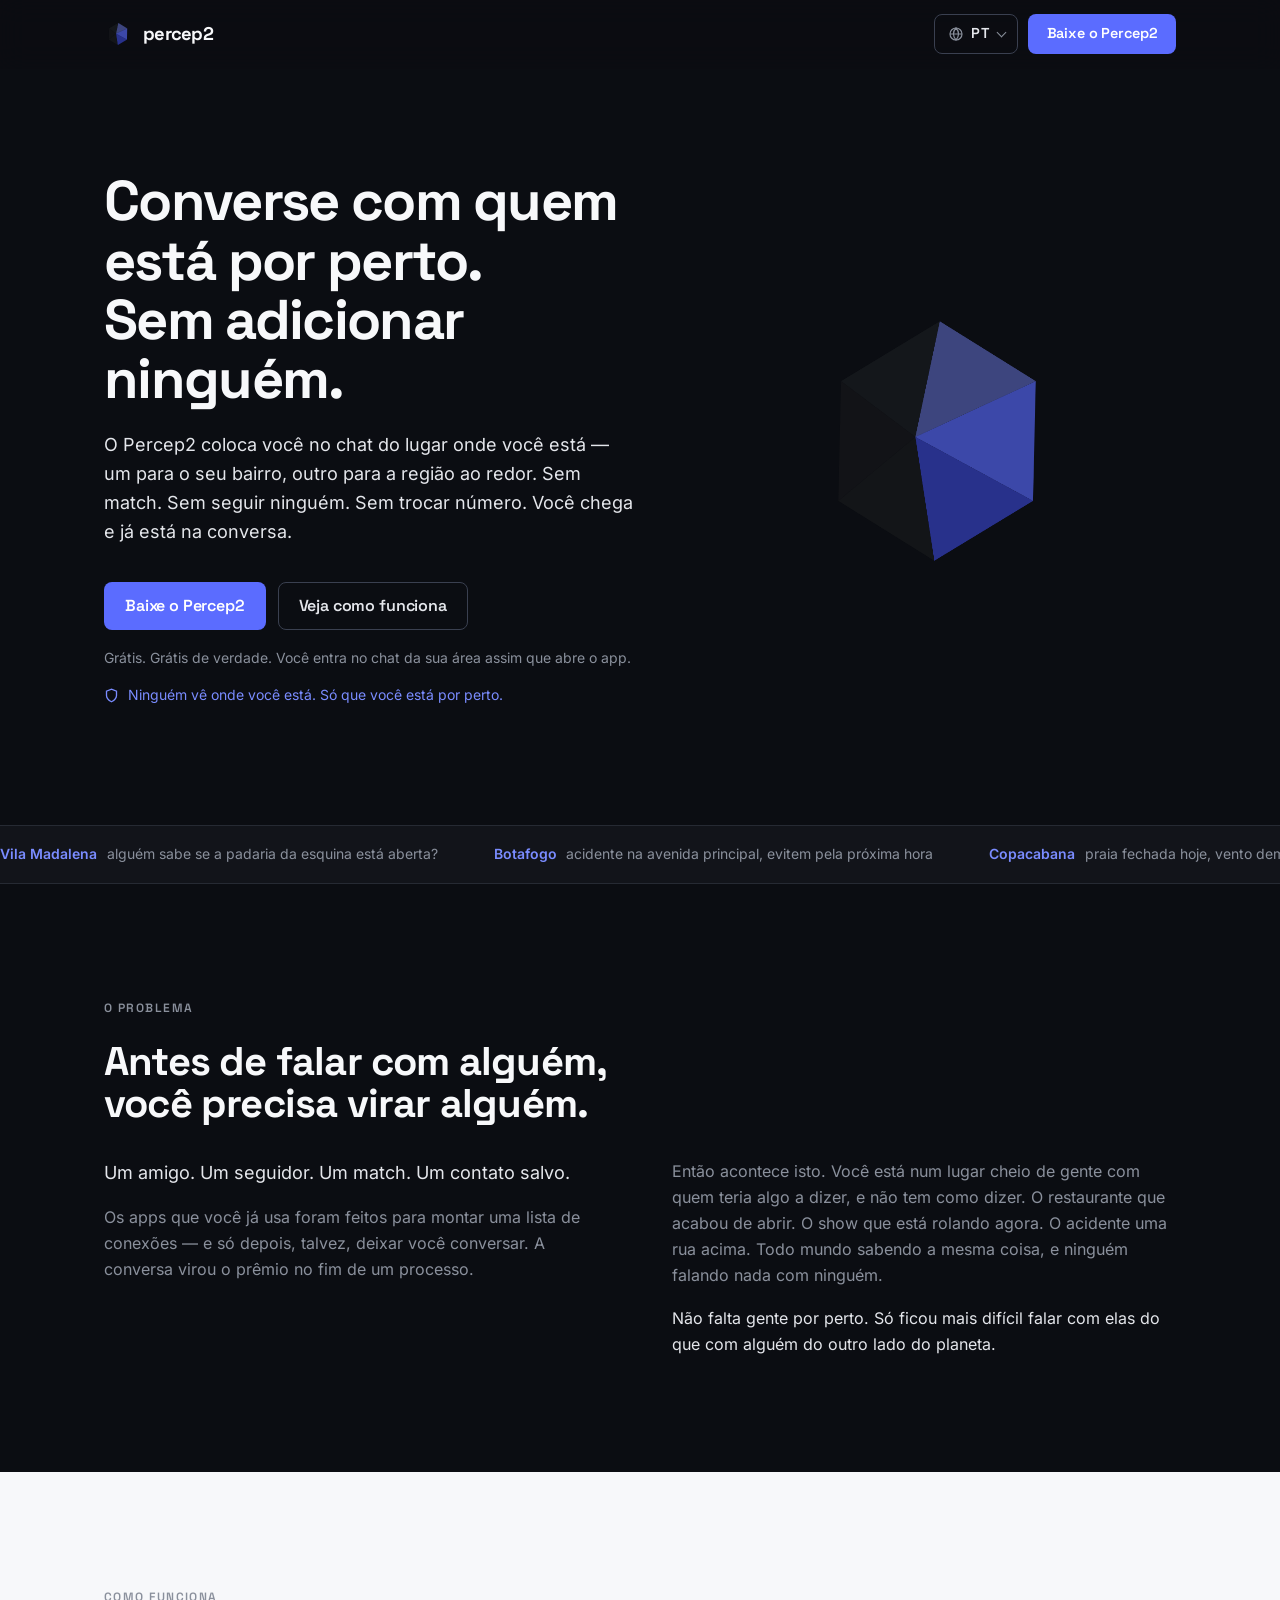
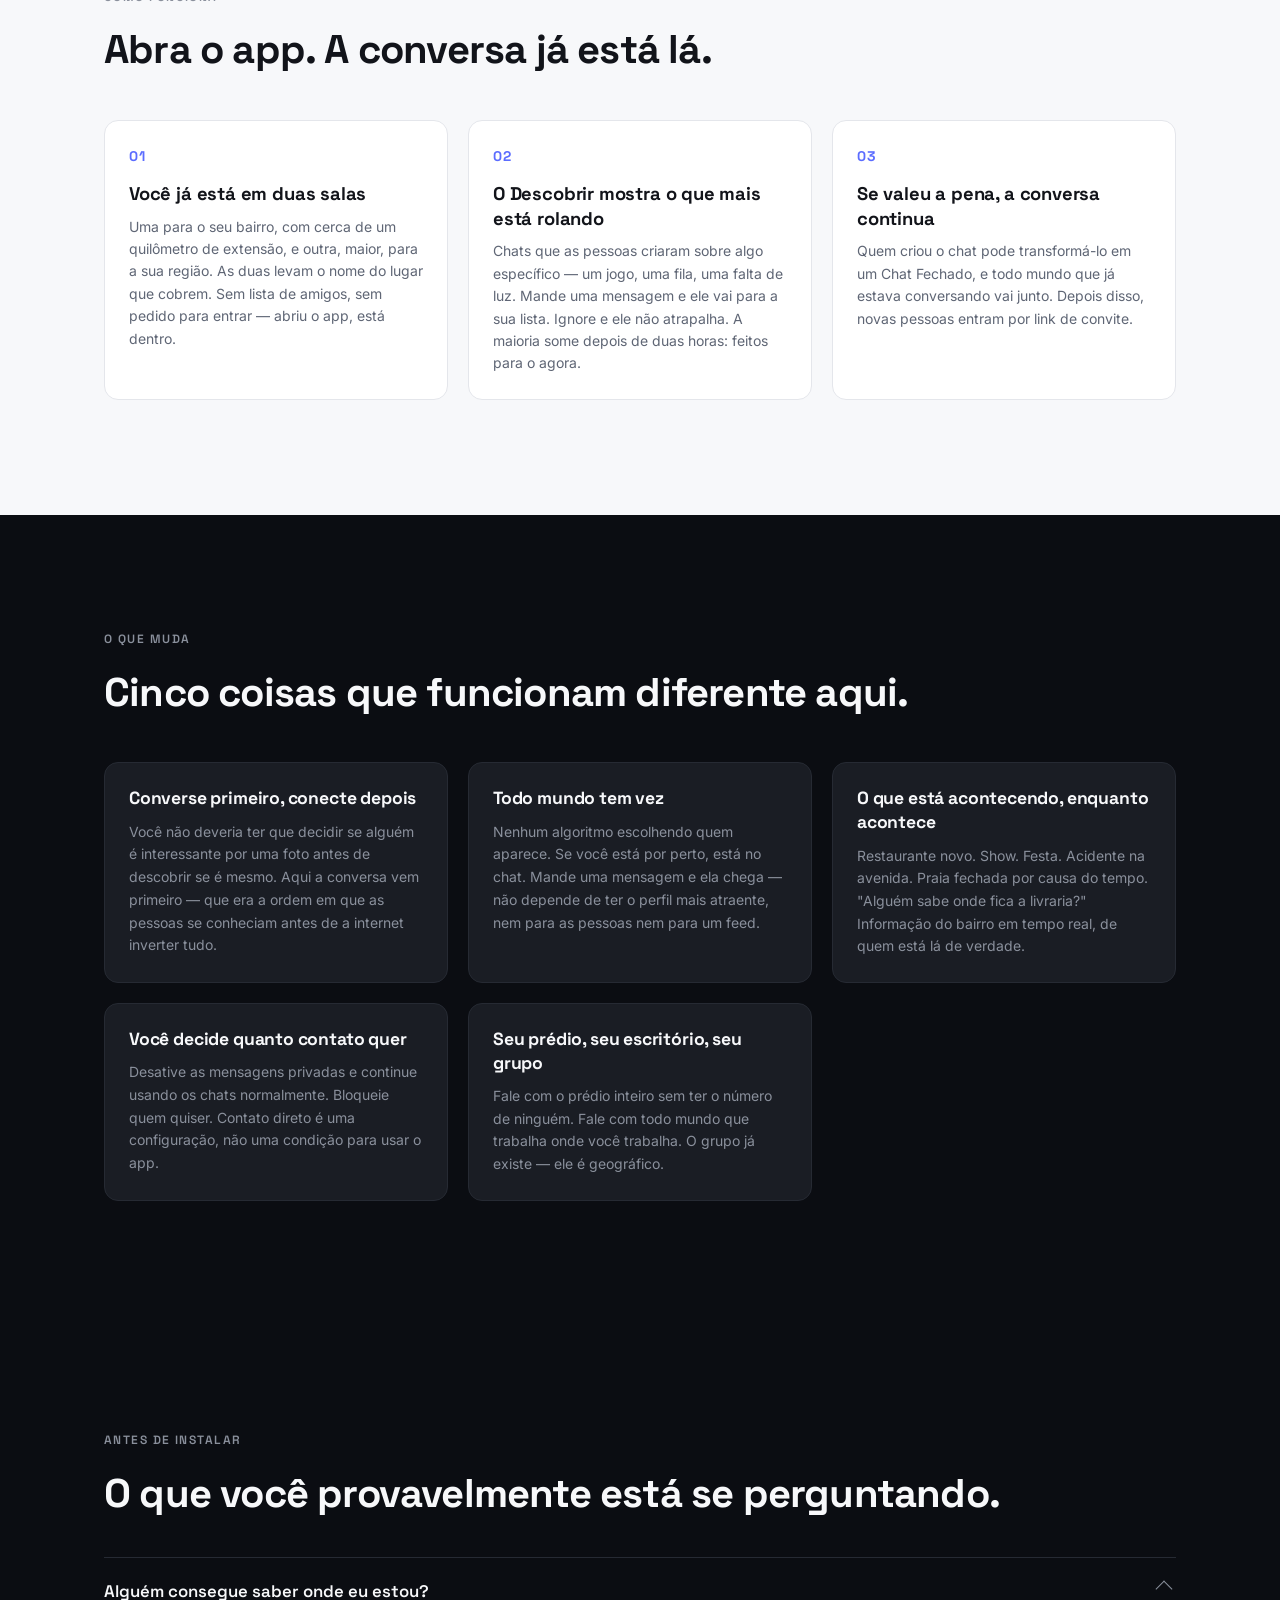
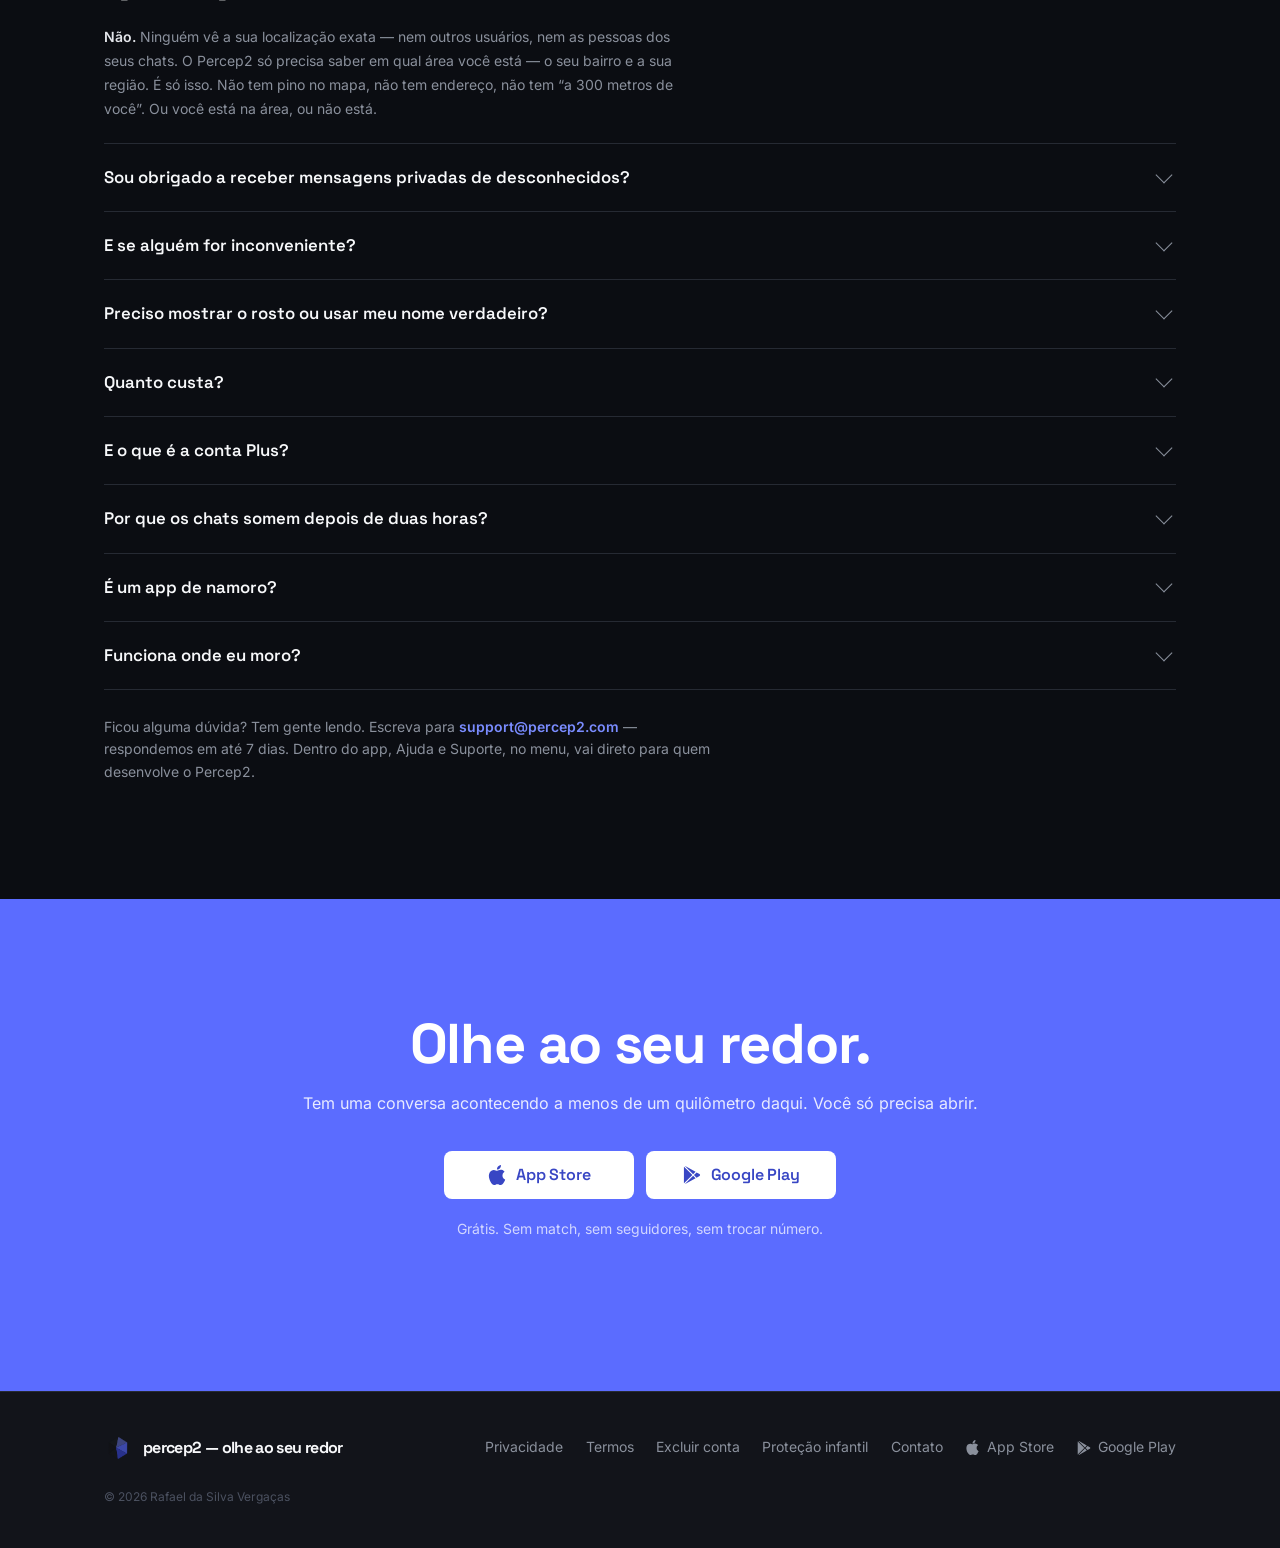
==== pt-br/index.html @ 66560acb "PT translation." ====
<!doctype html>
<html lang="pt-BR">
<head>
<meta charset="utf-8">
<meta name="viewport" content="width=device-width,initial-scale=1">
<title>Percep2 — Converse com quem está por perto. Sem adicionar ninguém.</title>
<meta name="description" content="O Percep2 coloca você no chat do lugar onde você está — o do seu bairro e o da sua região. Sem match, sem seguir ninguém, sem trocar número.">
<link rel="preload" href="../fonts/space-grotesk-latin.woff2" as="font" type="font/woff2" crossorigin>
<link rel="preload" href="../fonts/inter-latin.woff2" as="font" type="font/woff2" crossorigin>
<link rel="canonical" href="https://percep2.com/pt-br/">
<link rel="alternate" hreflang="en" href="https://percep2.com/">
<link rel="alternate" hreflang="pt-BR" href="https://percep2.com/pt-br/">
<link rel="alternate" hreflang="x-default" href="https://percep2.com/">
<link rel="stylesheet" href="../assets/site.css">
<style>
h1{font-size:var(--fs-display);letter-spacing:-.03em}
h2{font-size:var(--fs-h1);letter-spacing:-.02em;margin-bottom:1rem}

/* ---- hero ---- */
.hero{padding-block:clamp(3.5rem,8vw,6.5rem) var(--sec);position:relative}
.hero-grid{display:grid;grid-template-columns:1.05fr .95fr;gap:clamp(2rem,5vw,4.5rem);
  align-items:center}
.hero h1{margin-bottom:1.4rem}
.hero .sub{font-size:var(--fs-lg);line-height:1.6;color:var(--mist);opacity:.86;margin-bottom:2.2rem}
.cta-row{display:flex;flex-wrap:wrap;gap:.75rem;align-items:center}
.micro{font-size:var(--fs-s);color:var(--slate);margin-top:1.1rem}
.trust{display:inline-flex;align-items:center;gap:.55rem;margin-top:.9rem;
  font-size:var(--fs-s);color:var(--blue-l)}
.trust svg{flex:none}

/* mark stage */
.stage{position:relative;display:grid;place-items:center;
  min-height:clamp(320px,42vw,460px)}
.stage canvas.mark{width:min(300px,60vw);height:min(300px,60vw);display:block;
  position:relative;z-index:2}
.rings{position:absolute;inset:0;display:grid;place-items:center;z-index:1}
.rings i{position:absolute;border:1px solid var(--blue);border-radius:50%;
  width:90px;height:90px;opacity:0;
  animation:ping 6s cubic-bezier(.22,.61,.36,1) infinite}
.rings i:nth-child(2){animation-delay:2s}
.rings i:nth-child(3){animation-delay:4s}
@keyframes ping{0%{width:90px;height:90px;opacity:0}
  10%{opacity:.42}100%{width:min(520px,92vw);height:min(520px,92vw);opacity:0}}

/* ---- proof ticker ---- */
.proof{border-block:1px solid var(--line);background:var(--ink);
  padding-block:1.05rem;overflow:hidden}
.track{display:flex;gap:3.5rem;width:max-content;
  animation:slide 46s linear infinite}
.proof:hover .track{animation-play-state:paused}
@keyframes slide{to{transform:translateX(-50%)}}
.msg{font-size:var(--fs-s);color:var(--slate);white-space:nowrap;
  display:flex;align-items:center;gap:.6rem}
.msg b{color:var(--blue-l);font-weight:600}
.proof-note{font-size:var(--fs-xs);color:#4B5160;text-align:center;
  margin-top:.7rem;letter-spacing:.04em}

/* ---- sections ---- */
section{padding-block:var(--sec)}
.lede{font-size:var(--fs-lg);color:var(--mist);opacity:.9}
.two{display:grid;grid-template-columns:1fr 1fr;gap:clamp(2rem,5vw,4rem)}
.steps{display:grid;grid-template-columns:repeat(3,1fr);gap:1.25rem;margin-top:3rem}
.step{background:var(--surface);border:1px solid var(--line);border-radius:14px;
  padding:24px;transition:border-color .16s var(--ease)}
.step:hover{border-color:#2F3543}
.step .n{font-family:var(--disp);font-size:var(--fs-s);font-weight:700;
  color:var(--blue);letter-spacing:.1em;display:block;margin-bottom:.9rem}
.step h3{font-size:1.15rem;margin-bottom:.55rem}
.step p{font-size:var(--fs-s);color:var(--slate);line-height:1.6}

.bens{display:grid;grid-template-columns:repeat(3,1fr);gap:1.25rem;margin-top:3rem}
.ben{background:var(--surface);border:1px solid var(--line);border-radius:14px;
  padding:24px}
.ben h3{font-size:1.1rem;margin-bottom:.6rem}
.ben p{font-size:var(--fs-s);color:var(--slate);line-height:1.62}
.ben:nth-child(4),.ben:nth-child(5){grid-column:span 1}

/* light break */
.break{background:var(--paper);color:var(--ink)}
.break h2,.break h3{color:var(--ink)}
.break p{color:#454B58}
.break .eyebrow{color:#8A909C}
.break .step,.break .ben{background:#fff;border-color:#E4E6EB}
.break .step p,.break .ben p{color:#5F6675}

/* ---- faq ---- */
.faq{margin-top:2.6rem;border-top:1px solid var(--line)}
.faq details{border-bottom:1px solid var(--line)}
.faq summary{cursor:pointer;list-style:none;padding:1.25rem 2.5rem 1.25rem 0;
  font-family:var(--disp);font-weight:600;font-size:1.05rem;color:var(--paper);
  position:relative;transition:color .14s var(--ease)}
.faq summary::-webkit-details-marker{display:none}
.faq summary:hover{color:var(--blue-l)}
.faq summary:focus-visible{outline:2px solid var(--blue-l);outline-offset:4px}
.faq summary::after{content:"";position:absolute;right:.35rem;top:1.55rem;
  width:11px;height:11px;border-right:1.5px solid var(--slate);
  border-bottom:1.5px solid var(--slate);transform:rotate(45deg);
  transition:transform .2s var(--ease)}
.faq details[open] summary::after{transform:rotate(-135deg)}
.faq details .a{padding:0 0 1.4rem;font-size:var(--fs-s);color:var(--slate);
  line-height:1.7;max-width:66ch}
.faq details .a strong{color:var(--mist);font-weight:600}
.faq-note{font-size:var(--fs-s);color:var(--slate);margin-top:1.6rem}

/* ---- final ---- */
.final{background:var(--blue);color:#fff;text-align:center}
.final h2{color:#fff;font-size:var(--fs-display)}
.final p{color:rgba(255,255,255,.86);margin:1rem auto 2.2rem}
.final .btn{background:#fff;color:var(--blue-d)}
.final .btn:hover{background:var(--paper)}
.final .micro{color:rgba(255,255,255,.72)}
.stores{display:flex;flex-wrap:wrap;gap:.8rem;justify-content:center}
.final .stores .btn{min-width:190px;gap:.6rem}
@media(max-width:640px){.final .stores .btn{width:100%;max-width:320px}}

/* ---- scroll reveal ---- */
.rv{opacity:0;transform:translateY(12px);
  transition:opacity .24s ease-out,transform .24s ease-out}
.rv.in{opacity:1;transform:none}
@media (prefers-reduced-motion:reduce){
  .rv{opacity:1;transform:none;transition:none}
  .rings i,.track{animation:none}
  html{scroll-behavior:auto}
}

@media(max-width:900px){
  .hero-grid,.two{grid-template-columns:1fr}
  .steps,.bens{grid-template-columns:1fr}
  .stage{order:-1;min-height:300px}
}
</style>
</head>
<body>

<nav id="nav">
  <div class="wrap">
    <div class="lock"><canvas id="navmark" width="56" height="56"></canvas><span>percep2</span></div>
    <div class="nav-end">
      <details class="lang">
        <summary aria-label="Idioma: português"><svg width="16" height="16" viewBox="0 0 24 24" fill="none" stroke="currentColor" stroke-width="1.8" aria-hidden="true"><circle cx="12" cy="12" r="9"/><path d="M3 12h18M12 3c2.5 2.7 3.8 5.7 3.8 9s-1.3 6.3-3.8 9c-2.5-2.7-3.8-5.7-3.8-9S9.5 5.7 12 3z"/></svg>PT</summary>
        <ul>
          <li><a href="../index.html" hreflang="en" lang="en" data-lang="en">English</a></li>
          <li><a href="index.html" hreflang="pt-BR" lang="pt-BR" data-lang="pt-br" aria-current="true">Português (Brasil)</a></li>
        </ul>
      </details>
      <a class="btn btn-p" href="#get">Baixe o Percep2</a>
    </div>
  </div>
</nav>

<!-- 1 · HERO -->
<header class="hero">
  <div class="wrap hero-grid">
    <div>
      <h1 class="rv">Converse com quem está por perto.<br>Sem adicionar ninguém.</h1>
      <p class="sub rv">O Percep2 coloca você no chat do lugar onde você está — um para o seu
        bairro, outro para a região ao redor. Sem match. Sem seguir ninguém. Sem trocar número.
        Você chega e já está na conversa.</p>
      <div class="cta-row rv">
        <a class="btn btn-p" href="#get">Baixe o Percep2</a>
        <a class="btn btn-s" href="#how">Veja como funciona</a>
      </div>
      <p class="micro rv">Grátis. Grátis de verdade. Você entra no chat da sua área assim que abre o app.</p>
      <p class="trust rv">
        <svg width="15" height="15" viewBox="0 0 24 24" fill="none" stroke="currentColor" stroke-width="2.1">
          <path d="M12 22s8-4 8-10V5l-8-3-8 3v7c0 6 8 10 8 10z"/></svg>
        Ninguém vê onde você está. Só que você está por perto.
      </p>
    </div>
    <div class="stage rv">
      <div class="rings"><i></i><i></i><i></i></div>
      <canvas class="mark" id="heromark" width="640" height="640"></canvas>
    </div>
  </div>
</header>

<!-- 2 · PROOF -->
<div class="proof">
  <div class="track" id="track"></div>
</div>

<!-- 3 · CONFLICT -->
<section>
  <div class="wrap">
    <span class="eyebrow rv">O problema</span>
    <h2 class="rv">Antes de falar com alguém,<br>você precisa virar alguém.</h2>
    <div class="two" style="margin-top:2rem">
      <div>
        <p class="lede rv">Um amigo. Um seguidor. Um match. Um contato salvo.</p>
        <p class="rv dim" style="margin-top:1.1rem">Os apps que você já usa foram feitos para
          montar uma lista de conexões — e só depois, talvez, deixar você conversar. A conversa
          virou o prêmio no fim de um processo.</p>
      </div>
      <div>
        <p class="rv dim">Então acontece isto. Você está num lugar cheio de gente com quem teria
          algo a dizer, e não tem como dizer. O restaurante que acabou de abrir. O show que está
          rolando agora. O acidente uma rua acima. Todo mundo sabendo a mesma coisa, e ninguém
          falando nada com ninguém.</p>
        <p class="rv" style="margin-top:1.1rem;color:var(--mist)">Não falta gente por perto.
          Só ficou mais difícil falar com elas do que com alguém do outro lado do planeta.</p>
      </div>
    </div>
  </div>
</section>

<!-- 4 · HOW IT WORKS (light break) -->
<section class="break" id="how">
  <div class="wrap">
    <span class="eyebrow rv">Como funciona</span>
    <h2 class="rv">Abra o app. A conversa já está lá.</h2>
    <div class="steps">
      <div class="step rv"><span class="n">01</span>
        <h3>Você já está em duas salas</h3>
        <p>Uma para o seu bairro, com cerca de um quilômetro de extensão, e outra, maior,
          para a sua região. As duas levam o nome do lugar que cobrem. Sem lista de amigos, sem pedido
          para entrar — abriu o app, está dentro.</p></div>
      <div class="step rv"><span class="n">02</span>
        <h3>O Descobrir mostra o que mais está rolando</h3>
        <p>Chats que as pessoas criaram sobre algo específico — um jogo, uma fila, uma falta de
          luz. Mande uma mensagem e ele vai para a sua lista. Ignore e ele não atrapalha.
          A maioria some depois de duas horas: feitos para o agora.</p></div>
      <div class="step rv"><span class="n">03</span>
        <h3>Se valeu a pena, a conversa continua</h3>
        <p>Quem criou o chat pode transformá-lo em um Chat Fechado, e todo mundo que já estava
          conversando vai junto. Depois disso, novas pessoas entram por link de convite.</p></div>
    </div>
  </div>
</section>

<!-- 5 · BENEFITS -->
<section>
  <div class="wrap">
    <span class="eyebrow rv">O que muda</span>
    <h2 class="rv">Cinco coisas que funcionam diferente aqui.</h2>
    <div class="bens">
      <div class="ben rv"><h3>Converse primeiro, conecte depois</h3>
        <p>Você não deveria ter que decidir se alguém é interessante por uma foto antes de
          descobrir se é mesmo. Aqui a conversa vem primeiro — que era a ordem em que as pessoas
          se conheciam antes de a internet inverter tudo.</p></div>
      <div class="ben rv"><h3>Todo mundo tem vez</h3>
        <p>Nenhum algoritmo escolhendo quem aparece. Se você está por perto, está no chat. Mande
          uma mensagem e ela chega — não depende de ter o perfil mais atraente, nem para as
          pessoas nem para um feed.</p></div>
      <div class="ben rv"><h3>O que está acontecendo, enquanto acontece</h3>
        <p>Restaurante novo. Show. Festa. Acidente na avenida. Praia fechada por causa do tempo.
          "Alguém sabe onde fica a livraria?" Informação do bairro em tempo real, de quem está
          lá de verdade.</p></div>
      <div class="ben rv"><h3>Você decide quanto contato quer</h3>
        <p>Desative as mensagens privadas e continue usando os chats normalmente. Bloqueie
          quem quiser. Contato direto é uma configuração, não uma condição para usar o app.</p></div>
      <div class="ben rv"><h3>Seu prédio, seu escritório, seu grupo</h3>
        <p>Fale com o prédio inteiro sem ter o número de ninguém. Fale com todo mundo que
          trabalha onde você trabalha. O grupo já existe — ele é geográfico.</p></div>
    </div>
  </div>
</section>

<!-- 7 · OBJECTIONS -->
<section>
  <div class="wrap">
    <span class="eyebrow rv">Antes de instalar</span>
    <h2 class="rv">O que você provavelmente está se perguntando.</h2>
    <div class="faq">
      <details open class="rv"><summary>Alguém consegue saber onde eu estou?</summary>
        <div class="a"><strong>Não.</strong> Ninguém vê a sua localização exata — nem outros
          usuários, nem as pessoas dos seus chats. O Percep2 só precisa saber em qual área você
          está — o seu bairro e a sua região. É só isso. Não tem pino no mapa, não tem endereço,
          não tem &ldquo;a 300 metros de você&rdquo;. Ou você está na área, ou não está.</div></details>
      <details class="rv"><summary>Sou obrigado a receber mensagens privadas de desconhecidos?</summary>
        <div class="a">Não. Você pode desativar as mensagens privadas e continuar usando todos
          os chats normalmente. E pode bloquear qualquer pessoa.</div></details>
      <details class="rv"><summary>E se alguém for inconveniente?</summary>
        <div class="a">Você bloqueia na hora, pelo perfil da pessoa, em qualquer chat — não só
          nas mensagens privadas. O bloqueio esconde as mensagens dela para você em todo lugar e
          impede que ela mande mensagens para você. Você também pode <strong>denunciar</strong>
          qualquer mensagem ou perfil, informando o motivo, e as denúncias vão para uma pessoa
          que lê cada uma. Quando a denúncia procede, o conteúdo sai do ar ou a conta é
          removida. Se algo for retirado, quem publicou é informado do motivo. E nada fica para
          sempre: as mensagens se apagam sozinhas depois de 7 dias nos Chats Abertos e de 30 nos
          Fechados e nos privados.</div></details>
      <details class="rv"><summary>Preciso mostrar o rosto ou usar meu nome verdadeiro?</summary>
        <div class="a">Nenhum dos dois. Um <strong>nome de exibição é a única coisa
          obrigatória</strong>, e ele não precisa ser o seu nome real — escolha como quer ser
          chamado. Foto, bio e país são opcionais, editáveis depois, e você pode deixá-los em
          branco ou apagá-los a qualquer momento. Seu e-mail nunca é mostrado a ninguém.</div></details>
      <details class="rv"><summary>Quanto custa?</summary>
        <div class="a">Nada. O app é totalmente gratuito — inclusive a conta Plus, que também
          não custa nada por enquanto.</div></details>
      <details class="rv"><summary>E o que é a conta Plus?</summary>
        <div class="a">Um tipo de conta com quatro extras: seus Chats Abertos não expiram depois
          de duas horas, você pode transformá-los em Chats Fechados, pode abrir um chat que
          alcança além da sua área imediata e pode iniciar quantas conversas privadas novas
          quiser. Mudar é grátis, e dá para voltar atrás.</div></details>
      <details class="rv"><summary>Por que os chats somem depois de duas horas?</summary>
        <div class="a">Porque eles são para o que está acontecendo agora. Um chat sobre o show
          acaba quando o show acaba. O que valer a pena manter vira um Chat Fechado; o resto
          sai do caminho.</div></details>
      <details class="rv"><summary>É um app de namoro?</summary>
        <div class="a">Não só. Tem gente procurando um relacionamento, tem gente que quer fazer
          amizade ou achar companhia para alguma coisa, e tem gente que só quer saber o que está
          rolando por perto. Os três cabem no mesmo chat, e é justamente isso que faz funcionar.</div></details>
      <details class="rv"><summary>Funciona onde eu moro?</summary>
        <div class="a">Não existe lista de países nem lista de espera — abra o app em qualquer
          lugar e você entra nos chats da sua área na hora. É por isso que são <strong>dois</strong>:
          o seu bairro tem cerca de um quilômetro de extensão e, no começo, pode estar bem quieto.
          A sala da região, não. Então uma rua quieta nunca é um beco sem saída — ela está
          logo abaixo de uma sala com todo mundo dentro. Conforme mais gente perto de você entra,
          o bairro naturalmente vira a mais movimentada das duas.</div></details>
    </div>
    <p class="faq-note rv">Ficou alguma dúvida? Tem gente lendo. Escreva para
      <a class="link" href="mailto:support@percep2.com">support@percep2.com</a> — respondemos em
      até 7 dias. Dentro do app, Ajuda e Suporte, no menu, vai direto para quem desenvolve
      o Percep2.</p>
  </div>
</section>

<!-- 9 · FINAL CTA -->
<section class="final" id="get">
  <div class="wrap">
    <h2 class="rv">Olhe ao seu redor.</h2>
    <p class="rv">Tem uma conversa acontecendo a menos de um quilômetro daqui.
      Você só precisa abrir.</p>
    <div class="stores rv">
      <a class="btn" href="https://apps.apple.com/app/id6810863761"><svg width="20" height="20" viewBox="0 0 24 24" fill="currentColor" aria-hidden="true"><path d="M12.152 6.896c-.948 0-2.415-1.078-3.96-1.04-2.04.027-3.91 1.183-4.961 3.014-2.117 3.675-.546 9.103 1.519 12.09 1.013 1.454 2.208 3.09 3.792 3.039 1.52-.065 2.09-.987 3.935-.987 1.831 0 2.35.987 3.96.948 1.637-.026 2.676-1.48 3.676-2.948 1.156-1.688 1.636-3.325 1.662-3.415-.039-.013-3.182-1.221-3.22-4.857-.026-3.04 2.48-4.494 2.597-4.559-1.429-2.09-3.623-2.324-4.39-2.376-2-.156-3.675 1.09-4.61 1.09zM15.53 3.83c.843-1.012 1.4-2.427 1.245-3.83-1.207.052-2.662.805-3.532 1.818-.78.896-1.454 2.338-1.273 3.714 1.338.104 2.715-.688 3.559-1.701"/></svg>App Store</a>
      <a class="btn" href="https://play.google.com/store/apps/details?id=com.percep2.app"><svg width="18" height="18" viewBox="0 0 24 24" fill="currentColor" aria-hidden="true"><path d="M22.018 13.298l-3.919 2.218-3.515-3.493 3.543-3.521 3.891 2.202a1.49 1.49 0 0 1 0 2.594zM1.337.924a1.486 1.486 0 0 0-.112.568v21.017c0 .217.045.419.124.6l11.155-11.087L1.337.924zm12.207 10.065l3.258-3.238L3.45.195a1.466 1.466 0 0 0-.946-.179l11.04 10.973zm0 2.067l-11 10.933c.298.036.612-.016.906-.183l13.324-7.54-3.23-3.21z"/></svg>Google Play</a>
    </div>
    <p class="micro rv" style="margin-top:1.2rem">Grátis. Sem match, sem seguidores,
      sem trocar número.</p>
  </div>
</section>

<footer>
  <div class="wrap">
    <div class="lock"><canvas id="footmark" width="48" height="48"></canvas>
      <span style="font-size:1rem">percep2 — olhe ao seu redor</span></div>
    <div class="flinks">
      <a href="privacy.html">Privacidade</a><a href="terms.html">Termos</a>
      <a href="delete-account.html">Excluir conta</a>
      <a href="child-safety.html">Proteção infantil</a>
      <a href="mailto:support@percep2.com">Contato</a>
      <a class="store" href="https://apps.apple.com/app/id6810863761"><svg width="15" height="15" viewBox="0 0 24 24" fill="currentColor" aria-hidden="true"><path d="M12.152 6.896c-.948 0-2.415-1.078-3.96-1.04-2.04.027-3.91 1.183-4.961 3.014-2.117 3.675-.546 9.103 1.519 12.09 1.013 1.454 2.208 3.09 3.792 3.039 1.52-.065 2.09-.987 3.935-.987 1.831 0 2.35.987 3.96.948 1.637-.026 2.676-1.48 3.676-2.948 1.156-1.688 1.636-3.325 1.662-3.415-.039-.013-3.182-1.221-3.22-4.857-.026-3.04 2.48-4.494 2.597-4.559-1.429-2.09-3.623-2.324-4.39-2.376-2-.156-3.675 1.09-4.61 1.09zM15.53 3.83c.843-1.012 1.4-2.427 1.245-3.83-1.207.052-2.662.805-3.532 1.818-.78.896-1.454 2.338-1.273 3.714 1.338.104 2.715-.688 3.559-1.701"/></svg>App Store</a>
      <a class="store" href="https://play.google.com/store/apps/details?id=com.percep2.app"><svg width="14" height="14" viewBox="0 0 24 24" fill="currentColor" aria-hidden="true"><path d="M22.018 13.298l-3.919 2.218-3.515-3.493 3.543-3.521 3.891 2.202a1.49 1.49 0 0 1 0 2.594zM1.337.924a1.486 1.486 0 0 0-.112.568v21.017c0 .217.045.419.124.6l11.155-11.087L1.337.924zm12.207 10.065l3.258-3.238L3.45.195a1.466 1.466 0 0 0-.946-.179l11.04 10.973zm0 2.067l-11 10.933c.298.036.612-.016.906-.183l13.324-7.54-3.23-3.21z"/></svg>Google Play</a>
    </div>
  </div>
  <div class="wrap fcopy">&copy; 2026 Rafael da Silva Vergaças</div>
</footer>

<script>
/* ============================================================
   3 · Proof ticker — duplicado para loop contínuo
   ============================================================ */
(function(){
  const msgs=[
    ['Vila Madalena','alguém sabe se a padaria da esquina está aberta?'],
    ['Botafogo','acidente na avenida principal, evitem pela próxima hora'],
    ['Copacabana','praia fechada hoje, vento demais'],
    ['Liberdade','abriu um lugar de ramen novo, a fila está curta agora'],
    ['Escritório','de quem é o carro bloqueando a garagem?'],
    ['Pinheiros','procurando uma livraria aqui perto, alguma dica?'],
    ['Ibirapuera','quem mais está no show? que multidão']
  ];
  const t=document.getElementById('track');
  if(!t) return;
  const html=msgs.map(([p,m])=>`<span class="msg"><b>${p}</b> ${m}</span>`).join('');
  t.innerHTML=html+html;
})();
</script>
<script src="../assets/site.js"></script>
</body>
</html>
---- assets/site.css ----
@font-face{font-family:'Space Grotesk';font-style:normal;font-weight:300 700;font-display:swap;
  src:url(../fonts/space-grotesk-latin.woff2) format('woff2');
  unicode-range:U+0000-00FF,U+0131,U+0152-0153,U+02BB-02BC,U+02C6,U+02DA,U+02DC,U+0304,U+0308,U+0329,U+2000-206F,U+20AC,U+2122,U+2191,U+2193,U+2212,U+2215,U+FEFF,U+FFFD}
@font-face{font-family:'Space Grotesk';font-style:normal;font-weight:300 700;font-display:swap;
  src:url(../fonts/space-grotesk-latin-ext.woff2) format('woff2');
  unicode-range:U+0100-02BA,U+02BD-02C5,U+02C7-02CC,U+02CE-02D7,U+02DD-02FF,U+0304,U+0308,U+0329,U+1D00-1DBF,U+1E00-1E9F,U+1EF2-1EFF,U+2020,U+20A0-20AB,U+20AD-20C0,U+2113,U+2C60-2C7F,U+A720-A7FF}
@font-face{font-family:'Inter';font-style:normal;font-weight:100 900;font-display:swap;
  src:url(../fonts/inter-latin.woff2) format('woff2');
  unicode-range:U+0000-00FF,U+0131,U+0152-0153,U+02BB-02BC,U+02C6,U+02DA,U+02DC,U+0304,U+0308,U+0329,U+2000-206F,U+20AC,U+2122,U+2191,U+2193,U+2212,U+2215,U+FEFF,U+FFFD}
@font-face{font-family:'Inter';font-style:normal;font-weight:100 900;font-display:swap;
  src:url(../fonts/inter-latin-ext.woff2) format('woff2');
  unicode-range:U+0100-02BA,U+02BD-02C5,U+02C7-02CC,U+02CE-02D7,U+02DD-02FF,U+0304,U+0308,U+0329,U+1D00-1DBF,U+1E00-1E9F,U+1EF2-1EFF,U+2020,U+20A0-20AB,U+20AD-20C0,U+2113,U+2C60-2C7F,U+A720-A7FF}

:root{
  --void:#0B0D12; --ink:#12141A; --surface:#1A1D24; --line:#262A33;
  --graphite:#363B45; --slate:#8A909C; --mist:#E4E6EB; --paper:#F7F8FA;
  --blue:#5B6CFF; --blue-l:#7A8CFF; --blue-d:#3846C4;

  /* escala do brandbook, pág. 05 */
  --fs-display:clamp(2.35rem, 1.7rem + 2.6vw, 3.5rem);   /* 56 / 60 · -3%  */
  --fs-h1:clamp(1.95rem, 1.6rem + 1.5vw, 2.5rem);        /* 40 / 46 · -2%  */
  --fs-h2:clamp(1.5rem, 1.3rem + .9vw, 1.75rem);         /* 28 / 34 · -1.5%*/
  --fs-h3:1.25rem;                                       /* 20 / 27        */
  --fs-b:1rem;                                           /* 16 / 26        */
  --fs-s:.875rem;                                        /* 14 / 22        */
  --fs-xs:.75rem;                                        /* 12 / 16 · +12% */
  --fs-lg:1.125rem;

  --disp:'Space Grotesk',ui-sans-serif,system-ui,-apple-system,'Segoe UI',sans-serif;
  --text:'Inter',ui-sans-serif,system-ui,-apple-system,'Segoe UI',sans-serif;
  --pad:clamp(1.25rem,5vw,5rem);
  --sec:clamp(72px,9vw,120px);
  --ease:cubic-bezier(.22,.61,.36,1);
}
*{box-sizing:border-box;margin:0;padding:0}
html{scroll-behavior:smooth}
body{background:var(--void);color:var(--mist);font-family:var(--text);
  font-size:var(--fs-b);line-height:1.625;-webkit-font-smoothing:antialiased;
  overflow-x:hidden}
.wrap{max-width:1200px;margin:0 auto;padding-inline:var(--pad)}
h1,h2,h3{font-family:var(--disp);line-height:1.06;letter-spacing:-.035em;
  color:var(--paper);font-weight:700}
h1{font-size:var(--fs-h1);letter-spacing:-.03em}
h3{font-size:var(--fs-h3);letter-spacing:-.01em;line-height:1.35}
p{max-width:68ch}
a{color:inherit}
.eyebrow{font-family:var(--disp);font-size:var(--fs-xs);font-weight:600;
  letter-spacing:.12em;text-transform:uppercase;color:var(--slate);
  display:block;margin-bottom:1.4rem}
.dim{color:var(--slate)}

/* ---- buttons ---- */
@media(max-width:640px){.btn{height:52px!important}}
.btn{display:inline-flex;align-items:center;justify-content:center;gap:.5rem;
  font-family:var(--disp);font-weight:600;font-size:1rem;letter-spacing:-.01em;
  height:48px;padding:0 20px;border-radius:8px;border:1px solid transparent;
  text-decoration:none;cursor:pointer;
  transition:background .12s var(--ease),border-color .12s var(--ease),color .12s var(--ease)}
.btn-p{background:var(--blue);color:#fff}
.btn-p:hover{background:var(--blue-d)}
.btn-s{border-color:#3A4050;color:var(--mist);background:transparent}
.btn-s:hover{border-color:var(--slate)}
.btn:focus-visible{outline:2px solid var(--blue-l);outline-offset:3px}
.link{color:var(--blue-l);font-weight:600;text-decoration:none}
.link:hover{text-decoration:underline}

/* ---- nav ---- */
nav{position:sticky;top:0;z-index:50;background:rgba(11,13,18,.82);
  backdrop-filter:blur(14px);border-bottom:1px solid transparent;
  transition:border-color .2s var(--ease)}
nav.stuck{border-bottom-color:var(--line)}
nav .wrap{display:flex;align-items:center;justify-content:space-between;
  height:68px}
.lock{display:flex;align-items:center;gap:11px;text-decoration:none}
.lock canvas{width:28px;height:28px;display:block}
.lock span{font-family:var(--disp);font-weight:700;font-size:1.15rem;
  letter-spacing:-.04em;color:var(--paper)}
nav .btn{height:40px;font-size:.9rem;padding:0 1.1rem}
.nav-end{display:flex;align-items:center;gap:.6rem}

/* ---- language ---- */
.lang{position:relative}
.lang summary{list-style:none;display:inline-flex;align-items:center;gap:.45rem;
  height:40px;padding:0 .8rem;border:1px solid #3A4050;border-radius:8px;cursor:pointer;
  font-family:var(--disp);font-weight:600;font-size:.9rem;letter-spacing:.02em;
  color:var(--mist);user-select:none;transition:border-color .12s var(--ease)}
.lang summary::-webkit-details-marker{display:none}
.lang summary:hover,.lang[open] summary{border-color:var(--slate)}
.lang summary:focus-visible{outline:2px solid var(--blue-l);outline-offset:3px}
.lang summary svg{flex:none;color:var(--slate)}
.lang summary::after{content:"";width:6px;height:6px;margin-left:.1rem;
  border-right:1.5px solid var(--slate);border-bottom:1.5px solid var(--slate);
  transform:translateY(-2px) rotate(45deg);transition:transform .2s var(--ease)}
.lang[open] summary::after{transform:translateY(1px) rotate(-135deg)}
.lang ul{list-style:none;position:absolute;right:0;top:calc(100% + 8px);min-width:210px;
  background:var(--surface);border:1px solid var(--line);border-radius:10px;padding:6px;
  box-shadow:0 14px 36px rgba(0,0,0,.45)}
.lang a{display:flex;align-items:center;justify-content:space-between;gap:1rem;
  padding:10px 12px;border-radius:6px;font-size:var(--fs-s);color:var(--mist);
  text-decoration:none;transition:background .12s var(--ease)}
.lang a:hover{background:var(--graphite)}
.lang a:focus-visible{outline:2px solid var(--blue-l);outline-offset:-2px}
.lang a[aria-current]{color:var(--blue-l)}
.lang a[aria-current]::after{content:"";width:9px;height:5px;flex:none;
  border-left:1.5px solid currentColor;border-bottom:1.5px solid currentColor;
  transform:translateY(-2px) rotate(-45deg)}
@media(max-width:640px){.lang summary{height:52px}}
@media(max-width:420px){
  .nav-end{gap:.45rem}
  .lang summary{padding:0 .65rem}
  .lang summary svg{display:none}
  nav .btn{padding:0 .85rem}
}

footer{background:var(--ink);border-top:1px solid var(--line);
  padding-block:2.6rem;font-size:var(--fs-s);color:var(--slate)}
footer .wrap{display:flex;flex-wrap:wrap;gap:1rem;
  align-items:center;justify-content:space-between}
footer a{text-decoration:none;color:var(--slate)}
footer a:hover{color:var(--mist)}
.flinks{display:flex;gap:1.4rem;flex-wrap:wrap;align-items:center}
.flinks .store{display:inline-flex;align-items:center;gap:.45rem}
.fcopy{display:block;margin-top:1.6rem;font-size:var(--fs-xs);color:#4B5160}

@media (prefers-reduced-motion:reduce){html{scroll-behavior:auto}.lang summary::after{transition:none}}
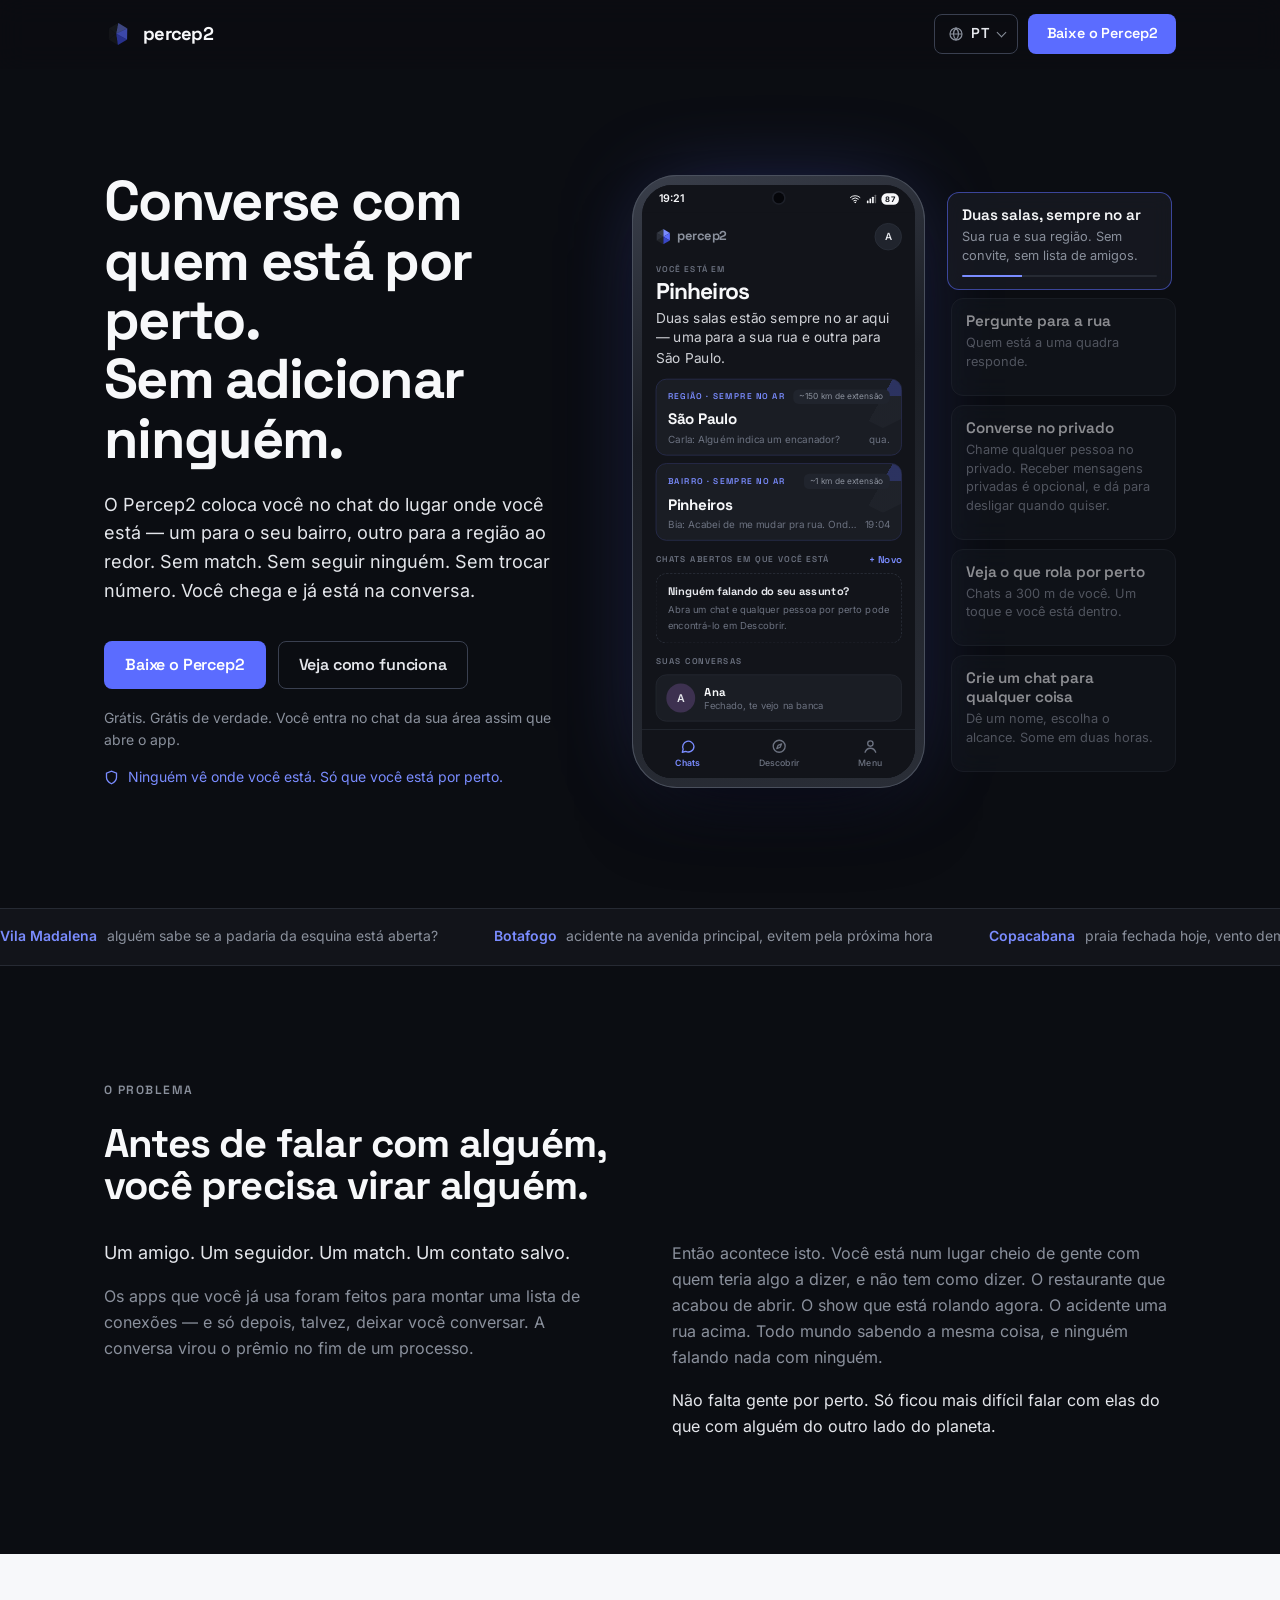
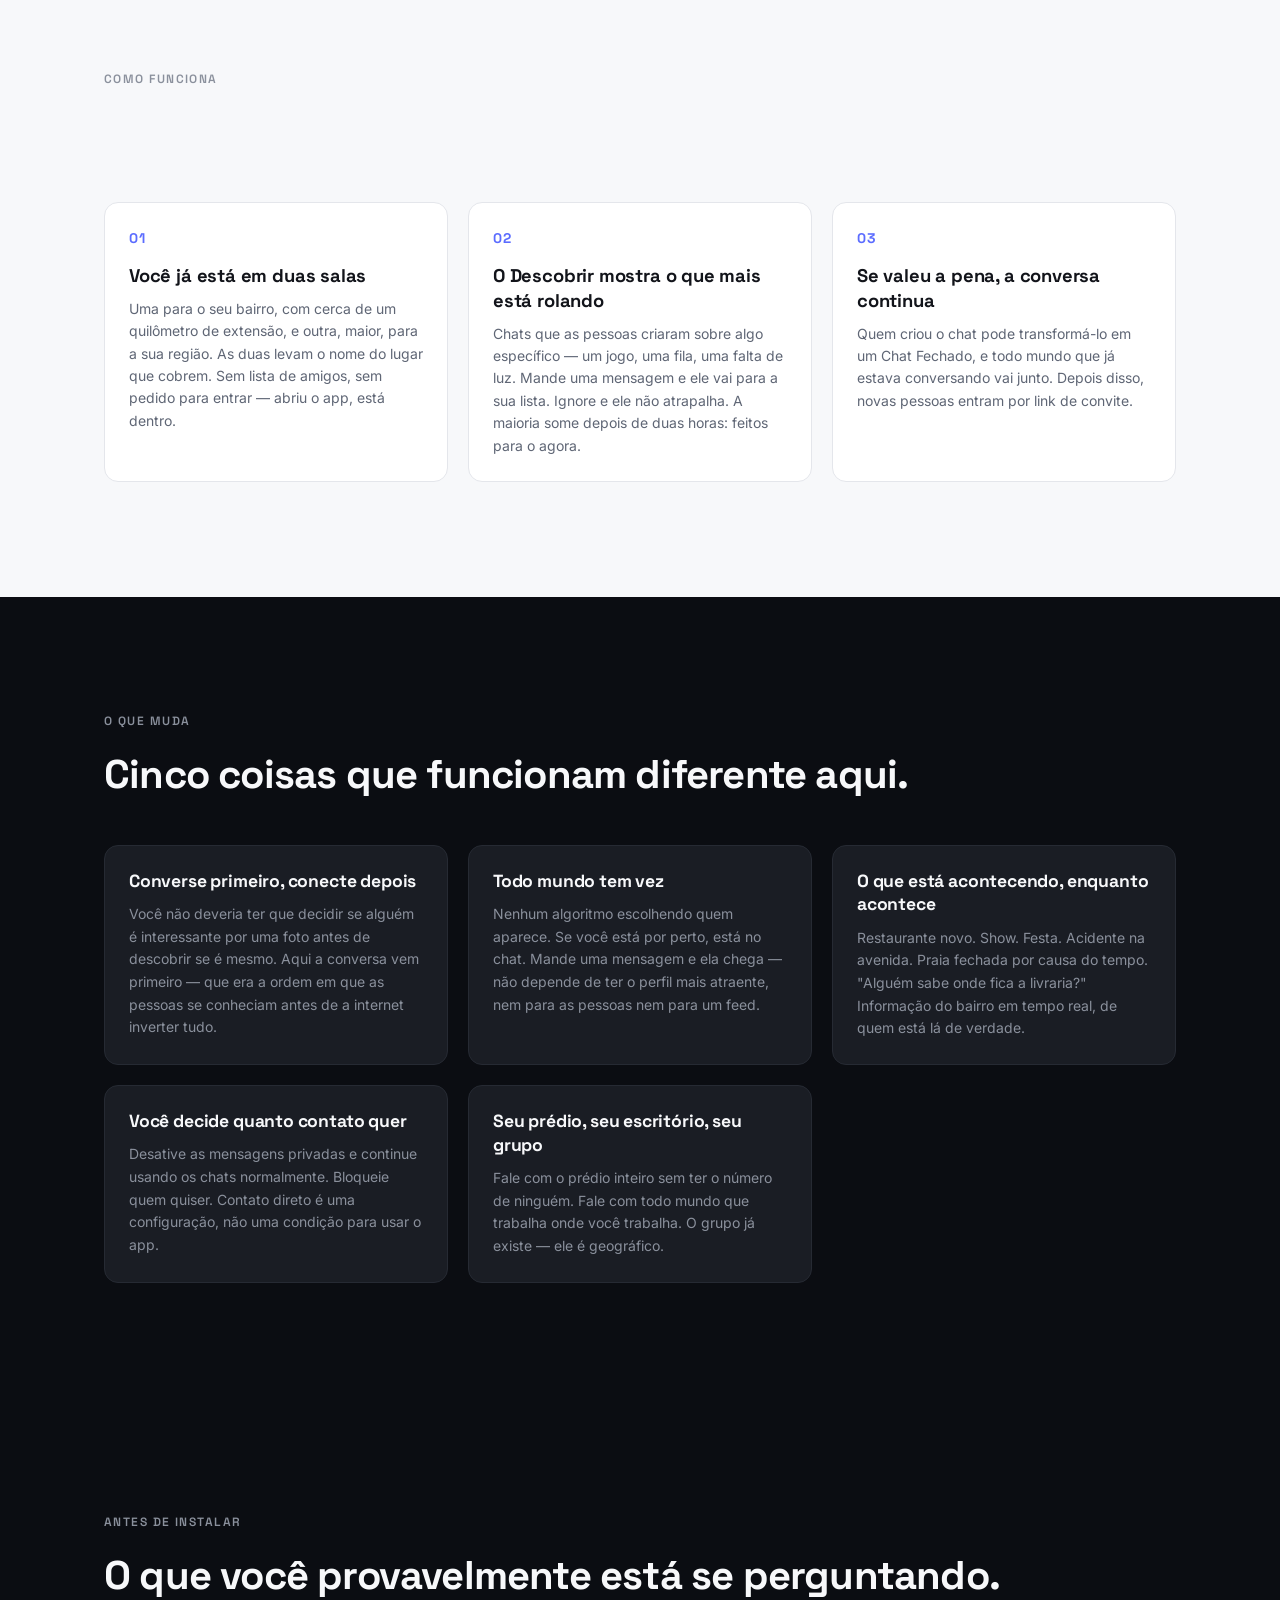
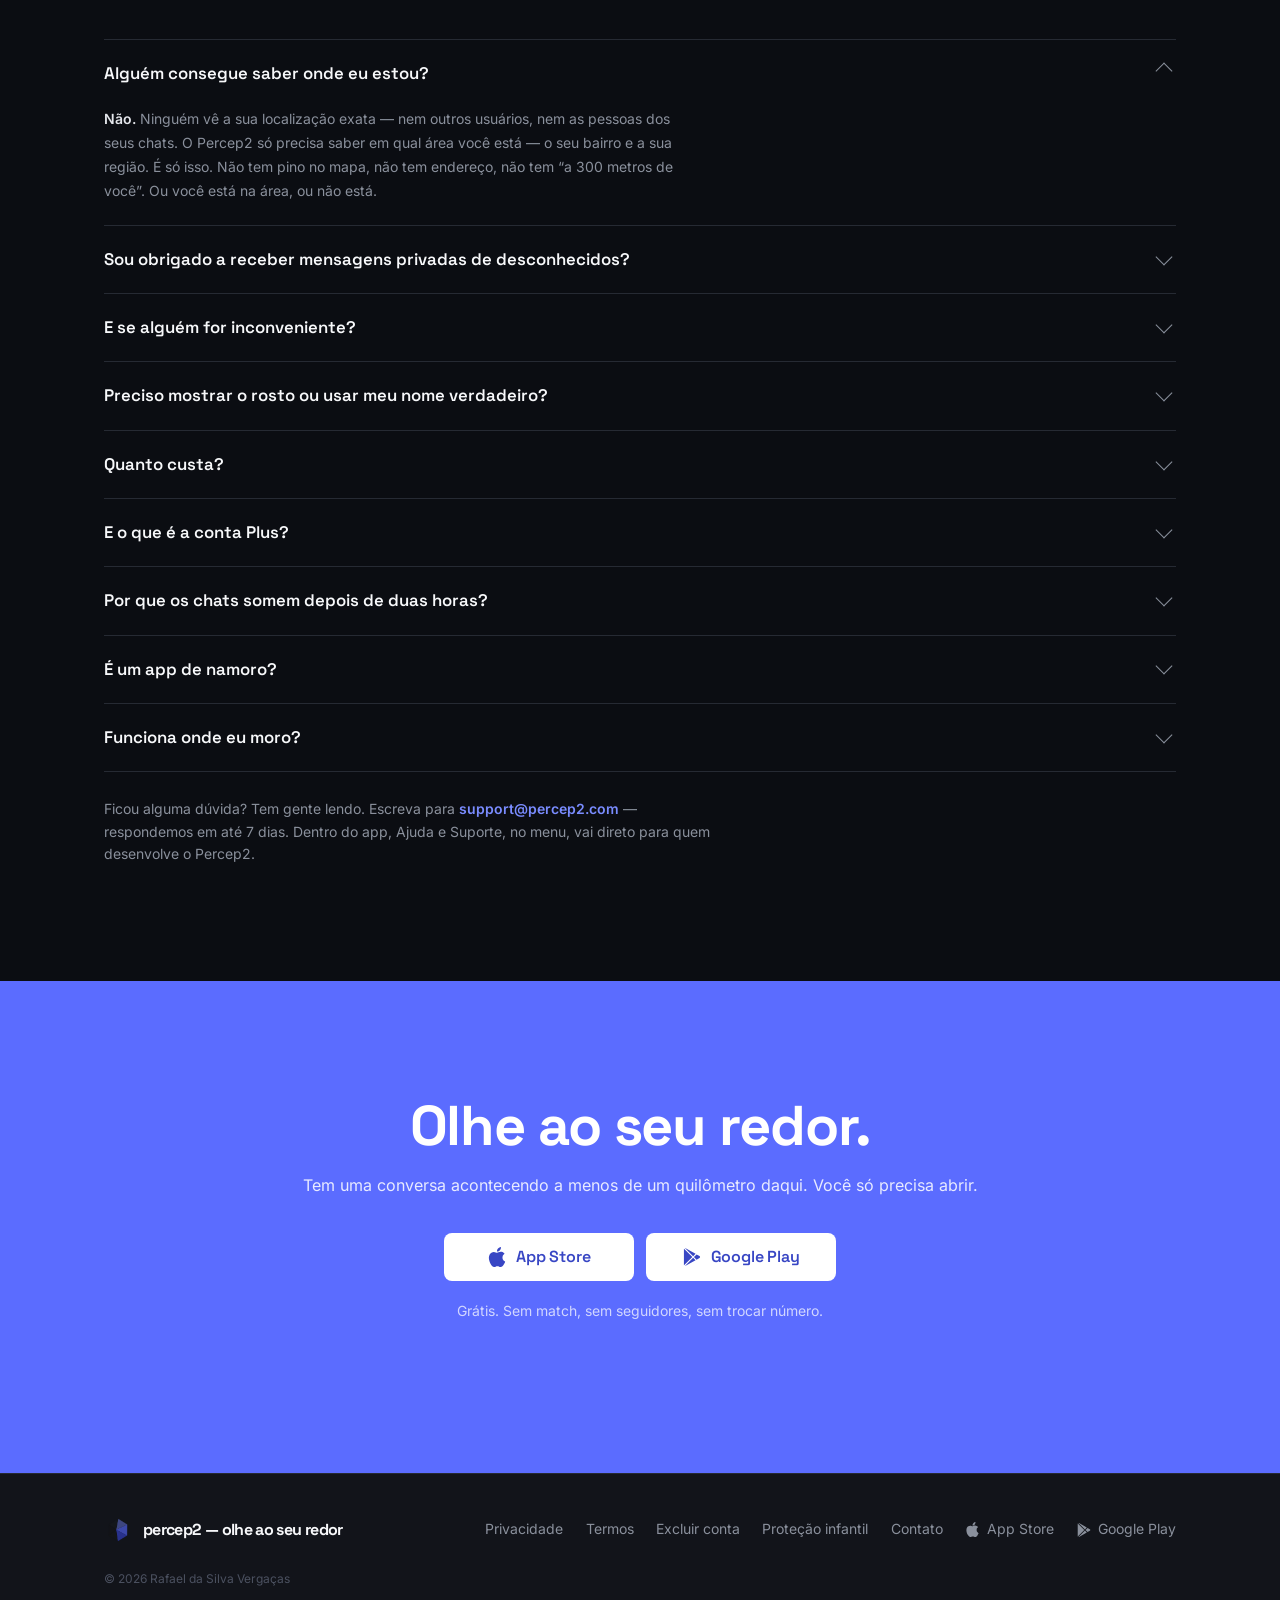
==== commit a8e0ce00: "New app demo in the front page." ====
--- a/pt-br/index.html
+++ b/pt-br/index.html
@@ -12,13 +12,14 @@
 <link rel="alternate" hreflang="pt-BR" href="https://percep2.com/pt-br/">
 <link rel="alternate" hreflang="x-default" href="https://percep2.com/">
 <link rel="stylesheet" href="../assets/site.css">
+<link rel="stylesheet" href="../assets/demo.css">
 <style>
 h1{font-size:var(--fs-display);letter-spacing:-.03em}
 h2{font-size:var(--fs-h1);letter-spacing:-.02em;margin-bottom:1rem}
 
 /* ---- hero ---- */
 .hero{padding-block:clamp(3.5rem,8vw,6.5rem) var(--sec);position:relative}
-.hero-grid{display:grid;grid-template-columns:1.05fr .95fr;gap:clamp(2rem,5vw,4.5rem);
+.hero-grid{display:grid;grid-template-columns:minmax(0,.92fr) minmax(0,1.08fr);gap:clamp(2rem,5vw,4.5rem);
   align-items:center}
 .hero h1{margin-bottom:1.4rem}
 .hero .sub{font-size:var(--fs-lg);line-height:1.6;color:var(--mist);opacity:.86;margin-bottom:2.2rem}
@@ -28,11 +29,9 @@
   font-size:var(--fs-s);color:var(--blue-l)}
 .trust svg{flex:none}
 
-/* mark stage */
+/* app demo stage */
 .stage{position:relative;display:grid;place-items:center;
   min-height:clamp(320px,42vw,460px)}
-.stage canvas.mark{width:min(300px,60vw);height:min(300px,60vw);display:block;
-  position:relative;z-index:2}
 .rings{position:absolute;inset:0;display:grid;place-items:center;z-index:1}
 .rings i{position:absolute;border:1px solid var(--blue);border-radius:50%;
   width:90px;height:90px;opacity:0;
@@ -126,7 +125,7 @@
 @media(max-width:900px){
   .hero-grid,.two{grid-template-columns:1fr}
   .steps,.bens{grid-template-columns:1fr}
-  .stage{order:-1;min-height:300px}
+  .stage{min-height:0}
 }
 </style>
 </head>
@@ -168,8 +167,22 @@
       </p>
     </div>
     <div class="stage rv">
-      <div class="rings"><i></i><i></i><i></i></div>
-      <canvas class="mark" id="heromark" width="640" height="640"></canvas>
+      <div class="demo" id="demo">
+        <div class="pwrap">
+          <div class="rings"><i></i><i></i><i></i></div>
+          <div class="phone" role="img" aria-label="Demonstração do app Percep2: lendo o chat do seu bairro, chamando alguém no privado, entrando num chat pelo Descobrir e abrindo um chat novo.">
+            <div class="phone-in"><div class="scr" aria-hidden="true"></div></div>
+          </div>
+        </div>
+        <ol class="rail">
+        <li><button type="button"><b>Duas salas, sempre no ar</b><span>Sua rua e sua região. Sem convite, sem lista de amigos.</span><i class="bar"></i></button></li>
+        <li><button type="button"><b>Pergunte para a rua</b><span>Quem está a uma quadra responde.</span><i class="bar"></i></button></li>
+        <li><button type="button"><b>Converse no privado</b><span>Chame qualquer pessoa no privado. Receber mensagens privadas é opcional, e dá para desligar quando quiser.</span><i class="bar"></i></button></li>
+        <li><button type="button"><b>Veja o que rola por perto</b><span>Chats a 300 m de você. Um toque e você está dentro.</span><i class="bar"></i></button></li>
+        <li><button type="button"><b>Crie um chat para qualquer coisa</b><span>Dê um nome, escolha o alcance. Some em duas horas.</span><i class="bar"></i></button></li>
+        </ol>
+        <div class="dots"></div>
+      </div>
     </div>
   </div>
 </header>
@@ -365,6 +378,7 @@
   t.innerHTML=html+html;
 })();
 </script>
+<script src="../assets/demo.js"></script>
 <script src="../assets/site.js"></script>
 </body>
 </html>
--- a/assets/demo.css
+++ b/assets/demo.css
@@ -0,0 +1,237 @@
+.demo{--s:.76;--pw:calc(360px * var(--s));--ph:calc(780px * var(--s));
+  position:relative;display:grid;grid-template-columns:auto minmax(0,1fr);
+  gap:clamp(1rem,2vw,1.6rem);align-items:center;justify-items:start}
+.demo .rings{z-index:0}
+.phone{position:relative;z-index:2;width:calc(var(--pw) + 20px);height:calc(var(--ph) + 20px);
+  padding:10px;border-radius:calc(46px * var(--s) + 10px);
+  background:linear-gradient(160deg,#3a3f4b,#1b1e25 38%,#2a2e37);
+  box-shadow:0 0 0 1px #4a505d inset,0 40px 80px -30px rgba(0,0,0,.75),
+    0 0 90px -20px rgba(91,108,255,.35)}
+.phone-in{position:relative;width:var(--pw);height:var(--ph);overflow:hidden;
+  border-radius:calc(40px * var(--s));background:#12141A}
+.scr{position:absolute;left:0;top:0;width:360px;height:780px;transform:scale(var(--s));
+  transform-origin:0 0;overflow:hidden;background:#12141A;color:#E4E6EB;
+  font-family:var(--text);font-size:15px;line-height:1.4;
+  transition:opacity .35s var(--ease);user-select:none;-webkit-user-select:none}
+.scr.fade{opacity:0}
+.scr *{box-sizing:border-box}
+.scr .disp{font-family:var(--disp);letter-spacing:-.02em}
+
+.sb{position:absolute;inset:0 0 auto 0;height:36px;display:flex;align-items:center;
+  justify-content:space-between;padding:0 22px;font-size:14px;font-weight:600;color:#F7F8FA;z-index:30}
+.sb .cam{position:absolute;left:50%;top:10px;width:14px;height:14px;margin-left:-7px;
+  border-radius:50%;background:#05060a;box-shadow:0 0 0 2px #1d2029}
+.sb .ic{display:flex;gap:6px;align-items:center}
+.sb .bat{font-size:10px;font-weight:700;background:#F7F8FA;color:#12141A;border-radius:7px;
+  padding:1px 5px;line-height:1.3}
+
+.layer{position:absolute;inset:36px 0 0 0;background:#12141A;overflow:hidden;
+  transition:transform .38s cubic-bezier(.3,.7,.2,1)}
+.layer.off{transform:translateX(100%)}
+.layer.under{transform:translateX(-22%)}
+.instant .layer,.instant .sheet,.instant .scrim,.instant .msg-in{transition:none!important;animation:none!important}
+
+.page{position:absolute;inset:0 0 64px 0;padding:14px 18px 0;overflow:hidden}
+.page[hidden]{display:none}
+.tabbar{position:absolute;inset:auto 0 0 0;height:64px;border-top:1px solid #262A33;
+  display:grid;grid-template-columns:repeat(3,1fr);background:#12141A}
+.tab{display:flex;flex-direction:column;align-items:center;justify-content:center;gap:3px;
+  font-size:11.5px;color:#6C7280;font-weight:500}
+.tab.on{color:#7A8CFF;font-weight:600}
+.tab svg{width:21px;height:21px}
+
+.hdr{display:flex;align-items:center;justify-content:space-between;margin-bottom:18px}
+.brandl{display:flex;align-items:center;gap:8px;font-family:var(--disp);font-weight:700;
+  font-size:17px;color:#8A909C;letter-spacing:-.03em}
+.me{width:36px;height:36px;border-radius:50%;background:#20242D;display:grid;place-items:center;
+  font-size:13px;font-weight:600;color:#E4E6EB;border:1px solid #2c313c}
+.eb{font-family:var(--disp);font-size:11px;font-weight:600;letter-spacing:.14em;
+  text-transform:uppercase;color:#6C7280}
+.eb.acc{color:#7A8CFF}
+.place{font-family:var(--disp);font-weight:700;font-size:30px;letter-spacing:-.03em;
+  color:#F7F8FA;line-height:1.1;margin:4px 0 6px}
+.lede{font-size:13.5px;color:#6C7280;line-height:1.45;margin-bottom:14px}
+
+.area{position:relative;overflow:hidden;background:#1A1D24;border:1px solid #2a2f52;
+  border-radius:14px;padding:13px 15px 12px;margin-bottom:10px;transition:background .2s,border-color .2s}
+.area::after{content:"";position:absolute;right:-18px;top:-20px;width:84px;height:84px;
+  background:conic-gradient(from 30deg,rgba(91,108,255,.55) 0 60deg,rgba(54,59,69,.35) 60deg 180deg,transparent 180deg);
+  clip-path:polygon(50% 0,100% 25%,100% 75%,50% 100%,0 75%,0 25%);opacity:.5}
+.area .top{display:flex;justify-content:space-between;align-items:center;margin-bottom:6px}
+.area .span{position:relative;z-index:1;font-size:11px;color:#8A909C;background:#20242D;
+  border-radius:7px;padding:2px 8px}
+.area .nm{font-family:var(--disp);font-weight:700;font-size:20px;color:#F7F8FA;letter-spacing:-.02em}
+.area .last{display:flex;justify-content:space-between;gap:10px;align-items:center;
+  font-size:13px;color:#6C7280;margin-top:3px}
+.area .last span:first-child{white-space:nowrap;overflow:hidden;text-overflow:ellipsis}
+.area .when{display:flex;align-items:center;gap:6px;flex:none}
+.dot{width:7px;height:7px;border-radius:50%;background:#FF7A59;display:none}
+.area.unread .dot{display:block}
+.area.unread .last span:first-child{color:#E4E6EB}
+.area.ping{animation:ping-card .9s var(--ease)}
+@keyframes ping-card{0%{background:#232842}100%{background:#1A1D24}}
+
+.sec{display:flex;justify-content:space-between;align-items:center;margin:16px 0 9px}
+.sec .new{font-family:var(--disp);font-weight:600;font-size:13px;color:#7A8CFF}
+.empty{border:1px dashed #2c313c;border-radius:14px;padding:13px 15px}
+.empty b{display:block;font-family:var(--disp);font-size:14.5px;color:#E4E6EB;margin-bottom:2px}
+.empty span{font-size:12.5px;color:#6C7280}
+.row{display:flex;align-items:center;gap:12px;background:#1A1D24;border:1px solid #262A33;
+  border-radius:14px;padding:11px 13px;margin-bottom:8px}
+.row.enter{animation:row-in .45s var(--ease) both}
+@keyframes row-in{from{opacity:0;transform:translateY(8px)}}
+.av{flex:none;width:38px;height:38px;border-radius:50%;display:grid;place-items:center;
+  font-size:14px;font-weight:600;color:#E4E6EB;background:#2B2F39}
+.av.hex{background:#20242D}
+.row .bd{flex:1;min-width:0}
+.row .t{display:flex;align-items:center;gap:8px}
+.row .t b{font-family:var(--disp);font-size:15px;font-weight:700;color:#F7F8FA;
+  white-space:nowrap;overflow:hidden;text-overflow:ellipsis;flex:1;min-width:0}
+.row .s{font-size:12.5px;color:#6C7280;white-space:nowrap;overflow:hidden;text-overflow:ellipsis}
+.row .chev{color:#6C7280;flex:none}
+.tag{font-family:var(--disp);font-size:10.5px;font-weight:700;letter-spacing:.1em;
+  color:#7A8CFF;background:rgba(91,108,255,.16);border-radius:6px;padding:2px 7px;flex:none}
+.exp{display:flex;align-items:center;gap:10px;margin-top:6px}
+.exp i{flex:1;height:3px;border-radius:2px;background:#262A33;position:relative;overflow:hidden}
+.exp i::after{content:"";position:absolute;inset:0;width:var(--f,100%);background:#7A8CFF;border-radius:2px}
+.exp span{font-family:var(--disp);font-size:11.5px;font-weight:600;letter-spacing:.04em;color:#6C7280;flex:none}
+
+.dtitle{font-family:var(--disp);font-weight:700;font-size:25px;color:#F7F8FA;
+  letter-spacing:-.03em;margin:4px 0 18px}
+.fab{position:absolute;right:18px;bottom:16px;background:#5B6CFF;color:#F7F8FA;
+  font-family:var(--disp);font-weight:600;font-size:15px;border-radius:11px;padding:12px 18px;z-index:3}
+
+.rm-h{display:flex;align-items:center;gap:12px;padding:8px 16px 10px;border-bottom:1px solid #262A33}
+.back{flex:none;width:36px;height:36px;border-radius:10px;background:#1A1D24;display:grid;place-items:center;color:#8A909C}
+.rm-h .ti{flex:1;min-width:0}
+.rm-h .ti b{display:block;font-family:var(--disp);font-size:18px;font-weight:700;color:#F7F8FA;
+  white-space:nowrap;overflow:hidden;text-overflow:ellipsis;letter-spacing:-.02em}
+.rm-h .ti span{font-size:12.5px;color:#6C7280}
+.rm-h .left{font-family:var(--disp);font-size:11.5px;font-weight:600;color:#6C7280;letter-spacing:.03em;flex:none}
+.mem{display:flex;align-items:center;gap:9px;padding:9px 16px;border-bottom:1px solid #262A33;
+  font-size:13px;color:#6C7280}
+.mem .stk{display:flex}
+.mem .stk .av{width:24px;height:24px;font-size:10px;border:2px solid #12141A;margin-right:-7px}
+.mem .stk .av:last-child{margin-right:0}
+.adm{display:flex;align-items:center;gap:12px;padding:11px 16px;background:#1a1e33;
+  border-bottom:1px solid #2a2f52;font-size:13px;color:#C8CCD6;line-height:1.35}
+.adm strong{color:#F7F8FA;font-weight:600}
+.adm .keep{flex:none;background:#5B6CFF;color:#F7F8FA;font-family:var(--disp);font-weight:600;
+  font-size:13px;border-radius:9px;padding:8px 11px}
+.msgs{position:absolute;left:0;right:0;bottom:66px;display:flex;flex-direction:column;
+  justify-content:flex-end;padding:0 14px 8px;gap:9px}
+.rm-top{position:relative;z-index:2;background:#12141A}
+.note{align-self:center;max-width:290px;text-align:center;font-size:12.5px;color:#C8CCD6;
+  background:#1A1D24;border:1px solid #262A33;border-radius:11px;padding:8px 12px}
+.day{align-self:center;font-family:var(--disp);font-size:11px;font-weight:600;color:#8A909C;
+  background:#1A1D24;border-radius:999px;padding:3px 12px}
+.m{display:flex;gap:9px;align-items:flex-end;max-width:84%}
+.m .av{width:30px;height:30px;font-size:12px}
+.m .who{font-size:11.5px;margin-bottom:3px;color:#6C7280}
+.m .who b{color:#7A8CFF;font-weight:600;margin-right:5px}
+.bub{background:#20242D;color:#E4E6EB;border-radius:14px;padding:9px 12px;font-size:14px;line-height:1.38}
+.m.mine{align-self:flex-end;flex-direction:column;align-items:flex-end;gap:3px}
+.m.mine .who{margin:0}
+.m.mine .bub{background:#5B6CFF;color:#F7F8FA}
+.msg-in{animation:msg-in .32s var(--ease) both}
+@keyframes msg-in{from{opacity:0;transform:translateY(10px) scale(.98)}}
+.typing{font-size:12px;color:#6C7280;display:flex;align-items:center;gap:6px;padding-left:4px}
+.typing i{width:5px;height:5px;border-radius:50%;background:#6C7280;animation:blink 1s infinite}
+.typing i:nth-child(2){animation-delay:.15s}.typing i:nth-child(3){animation-delay:.3s}
+@keyframes blink{50%{opacity:.25}}
+.cmp{position:absolute;inset:auto 0 0 0;height:66px;display:flex;align-items:center;gap:10px;
+  padding:0 14px;border-top:1px solid #262A33;background:#12141A}
+.cmp .in{flex:1;height:44px;border:1px solid #2c313c;border-radius:22px;display:flex;align-items:center;
+  padding:0 16px;font-size:14.5px;color:#6C7280;white-space:nowrap;overflow:hidden}
+.cmp .in.has{color:#E4E6EB}
+.cmp .in.focus{border-color:#5B6CFF}
+.caret{display:inline-block;width:1.5px;height:17px;background:#7A8CFF;margin-left:1px;animation:blink .9s steps(1) infinite}
+.send{flex:none;width:44px;height:44px;border-radius:50%;background:#20242D;display:grid;place-items:center;color:#E4E6EB;transition:background .15s}
+.send.on{background:#5B6CFF}
+
+.scrim{position:absolute;inset:0;background:rgba(5,6,10,.6);opacity:0;pointer-events:none;
+  transition:opacity .3s var(--ease);z-index:40}
+.scrim.on{opacity:1}
+.sheet{position:absolute;left:0;right:0;bottom:0;z-index:41;background:#1A1D24;
+  border-radius:22px 22px 0 0;padding:10px 20px 22px;transform:translateY(105%);
+  transition:transform .4s cubic-bezier(.3,.7,.2,1)}
+.sheet.on{transform:none}
+.handle{width:40px;height:4px;border-radius:2px;background:#363B45;margin:0 auto 16px}
+.sh-t{font-family:var(--disp);font-size:21px;font-weight:700;color:#F7F8FA;letter-spacing:-.02em}
+.sh-s{font-size:13px;color:#8A909C;margin:3px 0 16px}
+.ph-row{display:flex;gap:12px;align-items:center;margin-bottom:16px}
+.addph{flex:none;width:62px;height:62px;border-radius:50%;border:1.5px dashed #4a505d;display:grid;
+  place-items:center;text-align:center;font-family:var(--disp);font-size:9.5px;font-weight:700;letter-spacing:.08em;color:#8A909C}
+.field{flex:1;height:48px;border-radius:11px;background:#20242D;display:flex;align-items:center;
+  padding:0 14px;font-size:14.5px;color:#6C7280;white-space:nowrap;overflow:hidden;border:1px solid transparent}
+.field.has{color:#E4E6EB}.field.focus{border-color:#5B6CFF}
+.chips{display:flex;flex-wrap:wrap;gap:8px;margin:9px 0 9px}
+.chip{display:flex;align-items:center;gap:6px;border-radius:10px;padding:9px 12px;font-size:13px;
+  background:#20242D;color:#C8CCD6;transition:background .15s,color .15s}
+.chip.on{background:#5B6CFF;color:#F7F8FA;font-weight:600}
+.chip.lock{color:#6C7280}
+.chip em{font-style:normal;font-family:var(--disp);font-size:9.5px;font-weight:700;letter-spacing:.08em;
+  color:#7A8CFF;background:rgba(91,108,255,.16);border-radius:5px;padding:1px 5px}
+.small{font-size:12px;color:#6C7280}
+.dur{display:flex;align-items:center;gap:12px;background:#20242D;border-radius:12px;padding:12px 14px;margin:14px 0 16px}
+.dur div{flex:1}
+.dur b{display:block;font-family:var(--disp);font-size:15px;color:#F7F8FA}
+.dur span{font-size:12px;color:#8A909C}
+.dur em{font-style:normal;font-family:var(--disp);font-size:12px;font-weight:700;color:#C8CCD6;
+  background:#2B2F39;border-radius:7px;padding:3px 9px}
+.submit{height:50px;border-radius:12px;background:#5B6CFF;color:#F7F8FA;display:grid;place-items:center;
+  font-family:var(--disp);font-weight:600;font-size:16px}
+.prof{text-align:center}
+.prof .big{width:76px;height:76px;font-size:28px;margin:0 auto 10px;background:#363B45}
+.prof .nm{font-family:var(--disp);font-size:21px;font-weight:700;color:#F7F8FA}
+.prof .bio{font-size:13.5px;color:#8A909C;margin:4px auto 18px;max-width:270px}
+.acts{display:grid;grid-template-columns:1fr 1fr;gap:10px;margin-bottom:8px}
+.act{height:48px;border-radius:12px;background:#20242D;color:#E4E6EB;display:flex;align-items:center;
+  justify-content:center;gap:8px;font-family:var(--disp);font-weight:600;font-size:15px;transition:transform .15s}
+.act.pri{background:#5B6CFF;color:#F7F8FA}
+.act.press{transform:scale(.96)}
+.close{text-align:center;font-family:var(--disp);font-weight:600;font-size:14.5px;color:#7A8CFF;padding:12px 0 0}
+
+.tap{position:absolute;z-index:60;width:44px;height:44px;margin:-22px 0 0 -22px;border-radius:50%;
+  background:rgba(247,248,250,.28);border:2px solid rgba(247,248,250,.75);pointer-events:none;opacity:0;
+  transform:scale(.6)}
+.tap.go{animation:tap .55s var(--ease)}
+.tap.hold{opacity:1;transform:scale(1);transition:opacity .2s,transform .2s}
+@keyframes tap{0%{opacity:0;transform:scale(1.4)}35%{opacity:1;transform:scale(.85)}100%{opacity:0;transform:scale(1.1)}}
+
+.rail{position:relative;z-index:2;list-style:none;display:flex;flex-direction:column;gap:.55rem;
+  width:100%;max-width:260px}
+.rail button{all:unset;box-sizing:border-box;display:block;width:100%;cursor:pointer;
+  background:rgba(26,29,36,.72);border:1px solid var(--line);border-radius:12px;padding:.75rem .9rem;
+  backdrop-filter:blur(10px);opacity:.55;transition:opacity .25s var(--ease),border-color .25s var(--ease),transform .25s var(--ease)}
+.rail button:hover{opacity:.85}
+.rail button:focus-visible{outline:2px solid var(--blue-l);outline-offset:2px}
+.rail li.on button{opacity:1;border-color:rgba(91,108,255,.55);transform:translateX(-4px)}
+.rail b{display:block;font-family:var(--disp);font-size:.95rem;font-weight:600;color:var(--paper);
+  letter-spacing:-.01em;line-height:1.25}
+.rail span{display:block;font-size:.8rem;color:var(--slate);line-height:1.45;margin-top:.25rem}
+.rail .bar{display:block;height:2px;margin-top:.6rem;border-radius:2px;background:var(--line);overflow:hidden}
+.rail .bar::after{content:"";display:block;height:100%;width:calc(var(--p,0) * 100%);background:var(--blue-l)}
+.rail li:not(.on) .bar{visibility:hidden}
+
+@media(max-width:1180px){
+  .demo{grid-template-columns:1fr;justify-items:center;gap:1.1rem}
+  .rail{max-width:min(var(--pw) + 60px,100%);display:grid}
+  .rail li{grid-area:1/1;visibility:hidden}
+  .rail li.on{visibility:visible}
+  .rail li.on button{transform:none}
+  .rail button{text-align:center}
+  .dots{display:flex!important}
+}
+.dots{display:none;justify-content:center;gap:.5rem;margin-top:.2rem}
+.dots button{all:unset;width:8px;height:8px;border-radius:50%;background:var(--graphite);cursor:pointer;
+  position:relative}
+.dots button::before{content:"";position:absolute;inset:-12px}
+.dots button[aria-current]{background:var(--blue-l)}
+.dots button:focus-visible{outline:2px solid var(--blue-l);outline-offset:3px}
+@media(max-width:900px){.demo{--s:.74}}
+@media(max-width:420px){.demo{--s:.68}}
+@media (prefers-reduced-motion:reduce){
+  .rail button,.layer,.sheet,.scrim,.scr{transition:none}
+}
+.pwrap{position:relative;display:grid;place-items:center}
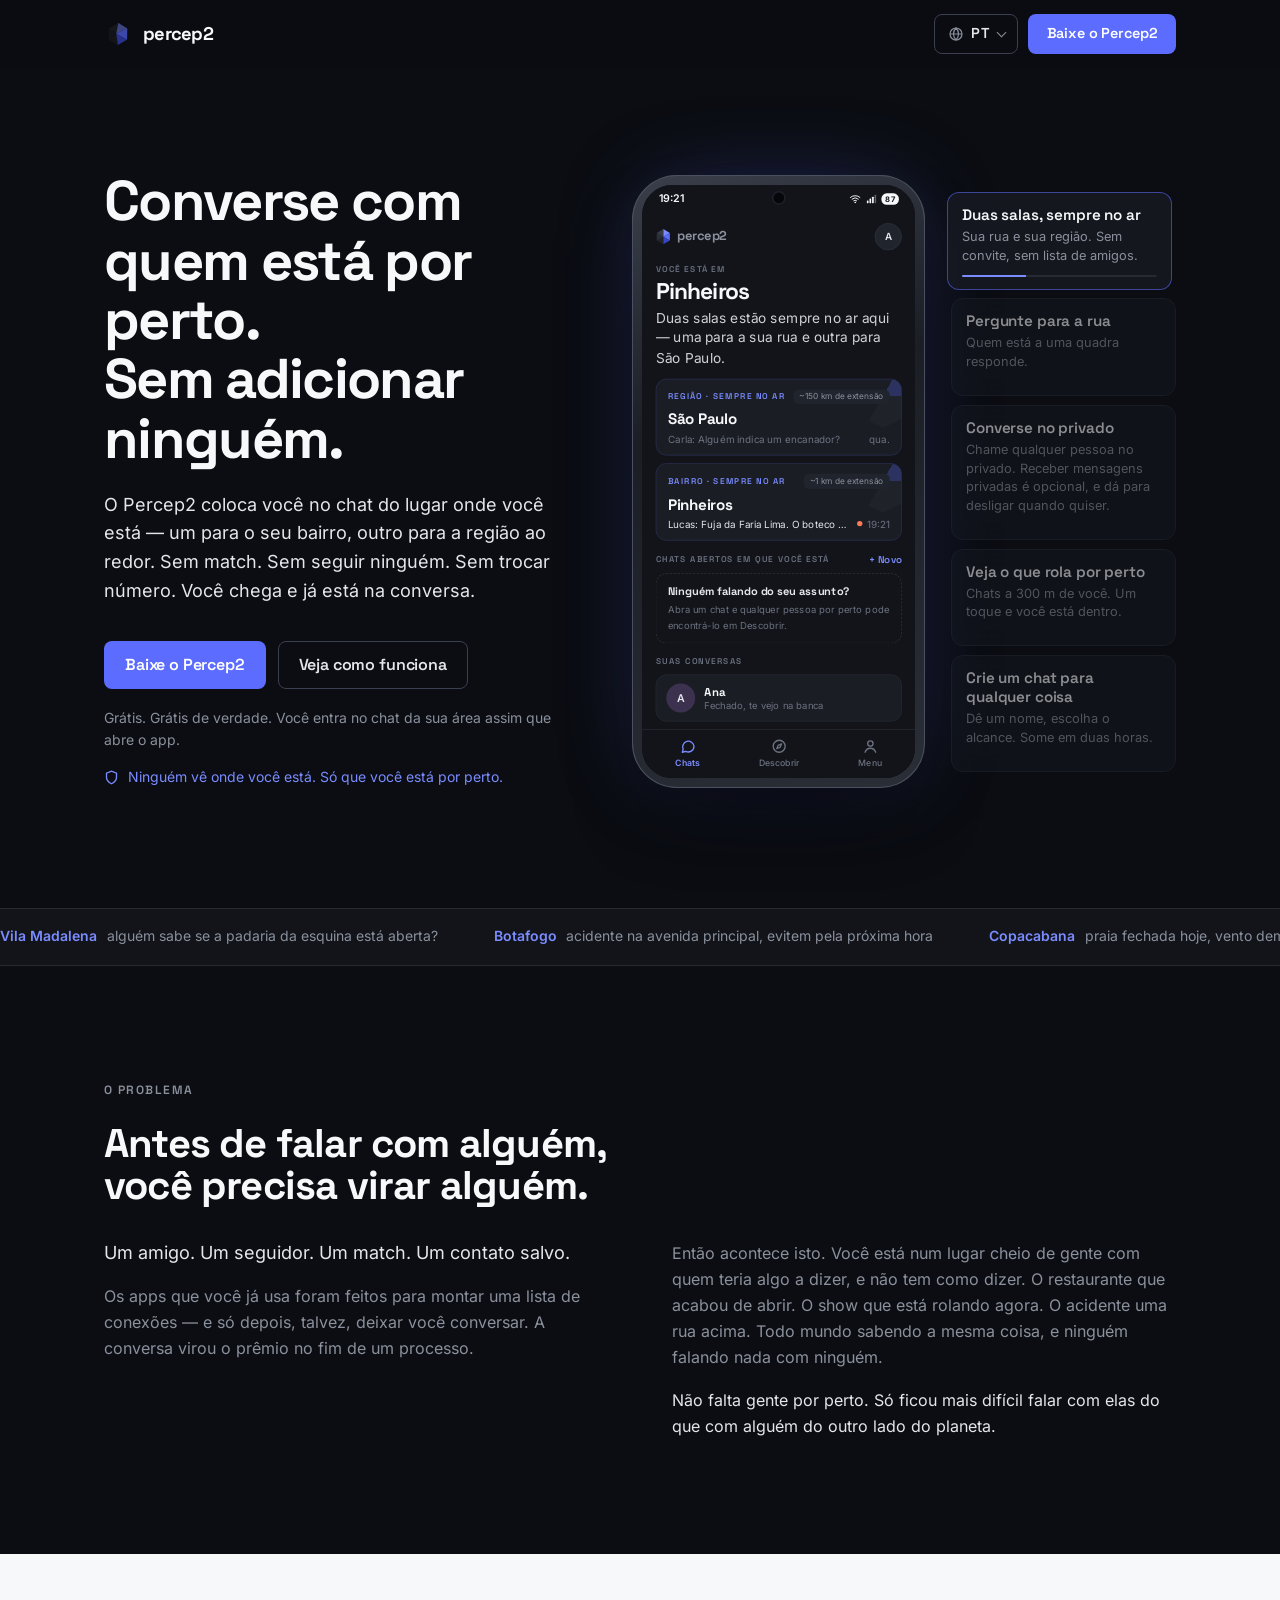
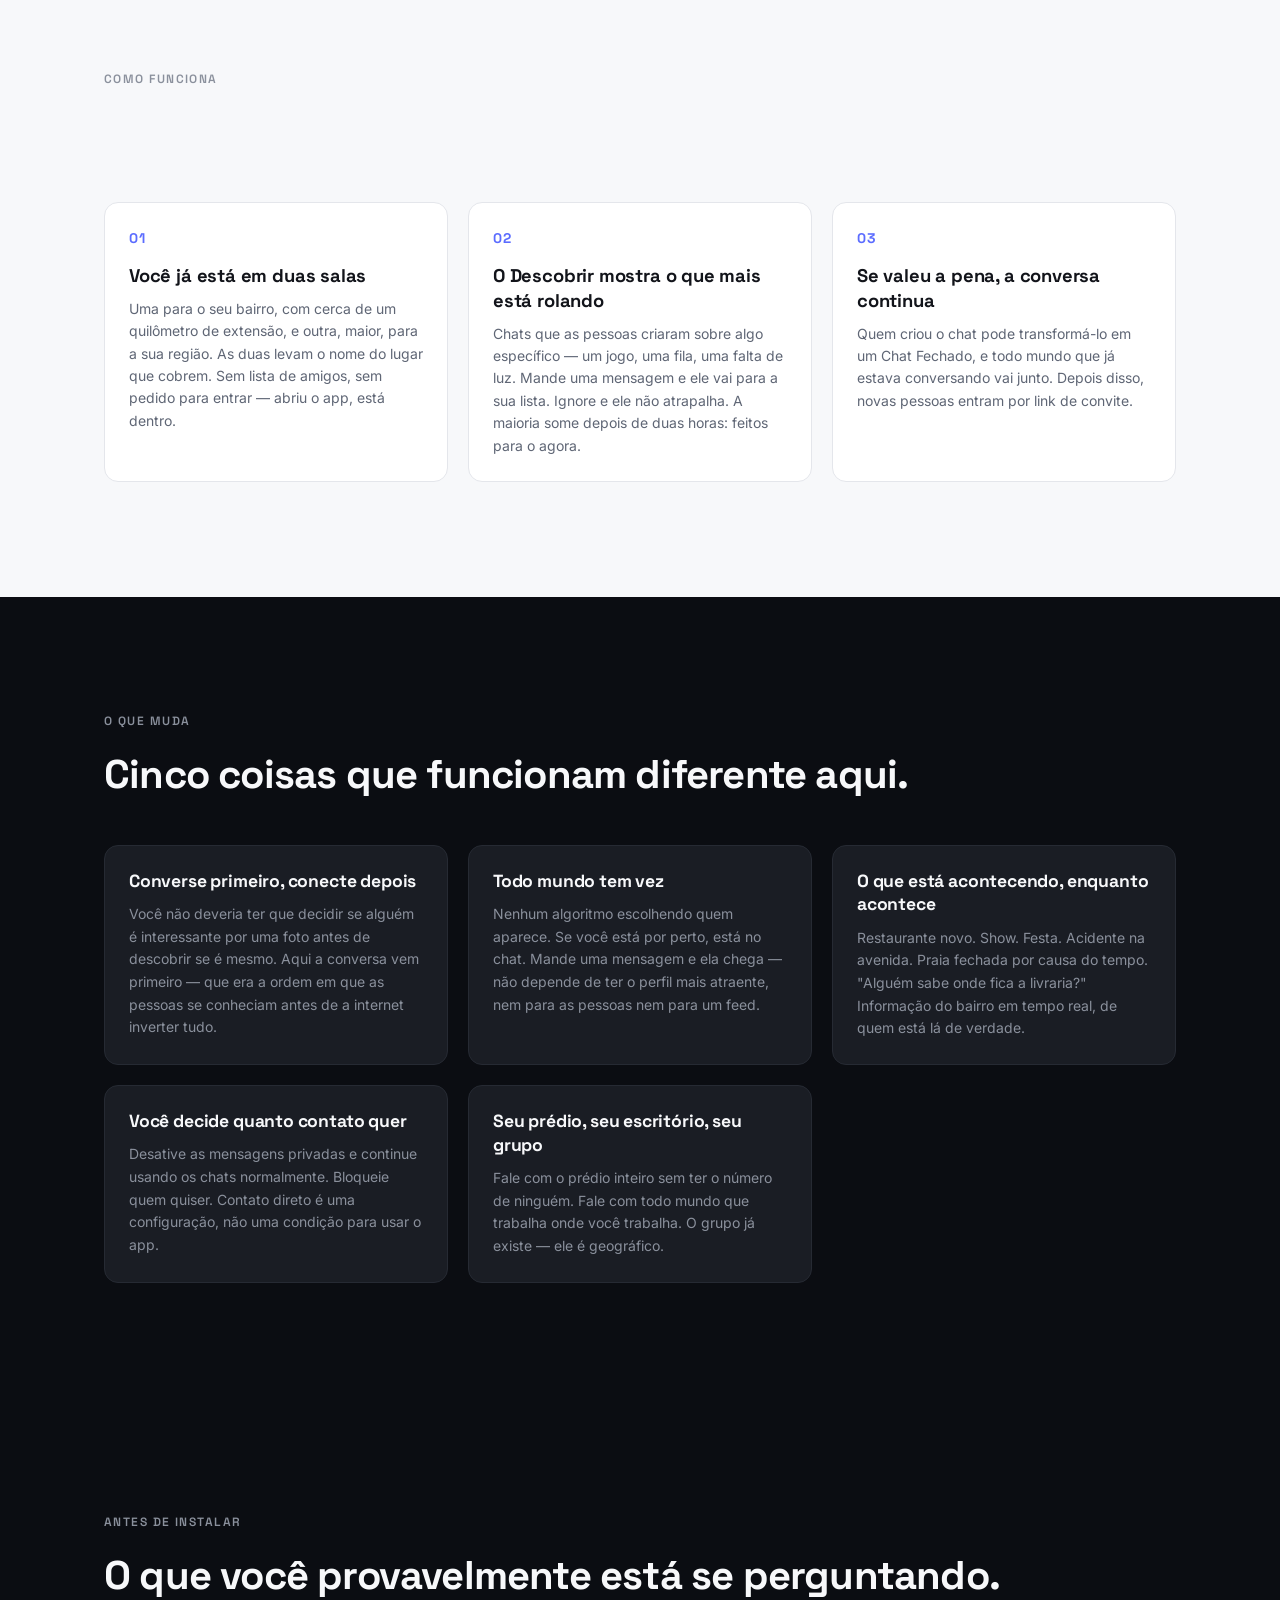
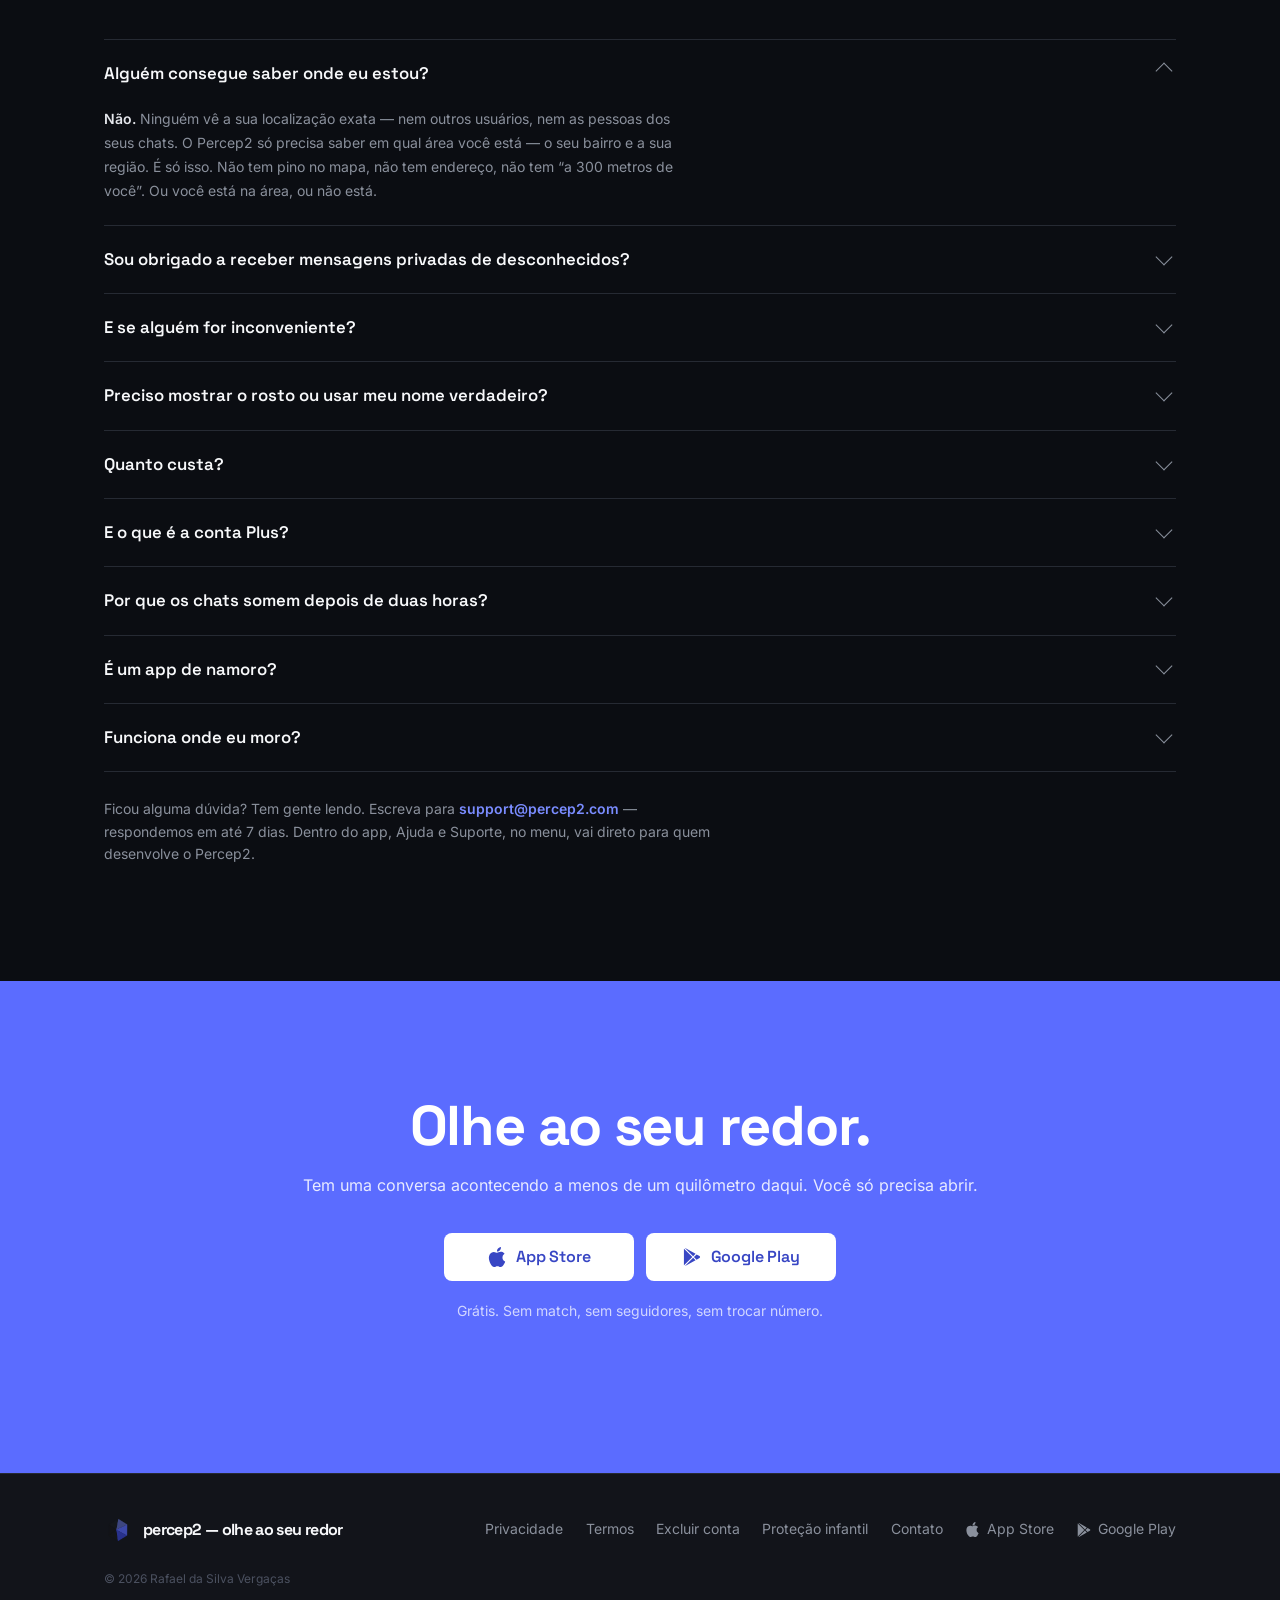
==== commit a24dee2f: "QR Code redirects to store." ====
--- a/pt-br/index.html
+++ b/pt-br/index.html
@@ -379,6 +379,7 @@
 })();
 </script>
 <script src="../assets/demo.js"></script>
+<script src="../assets/stores.js"></script>
 <script src="../assets/site.js"></script>
 </body>
 </html>
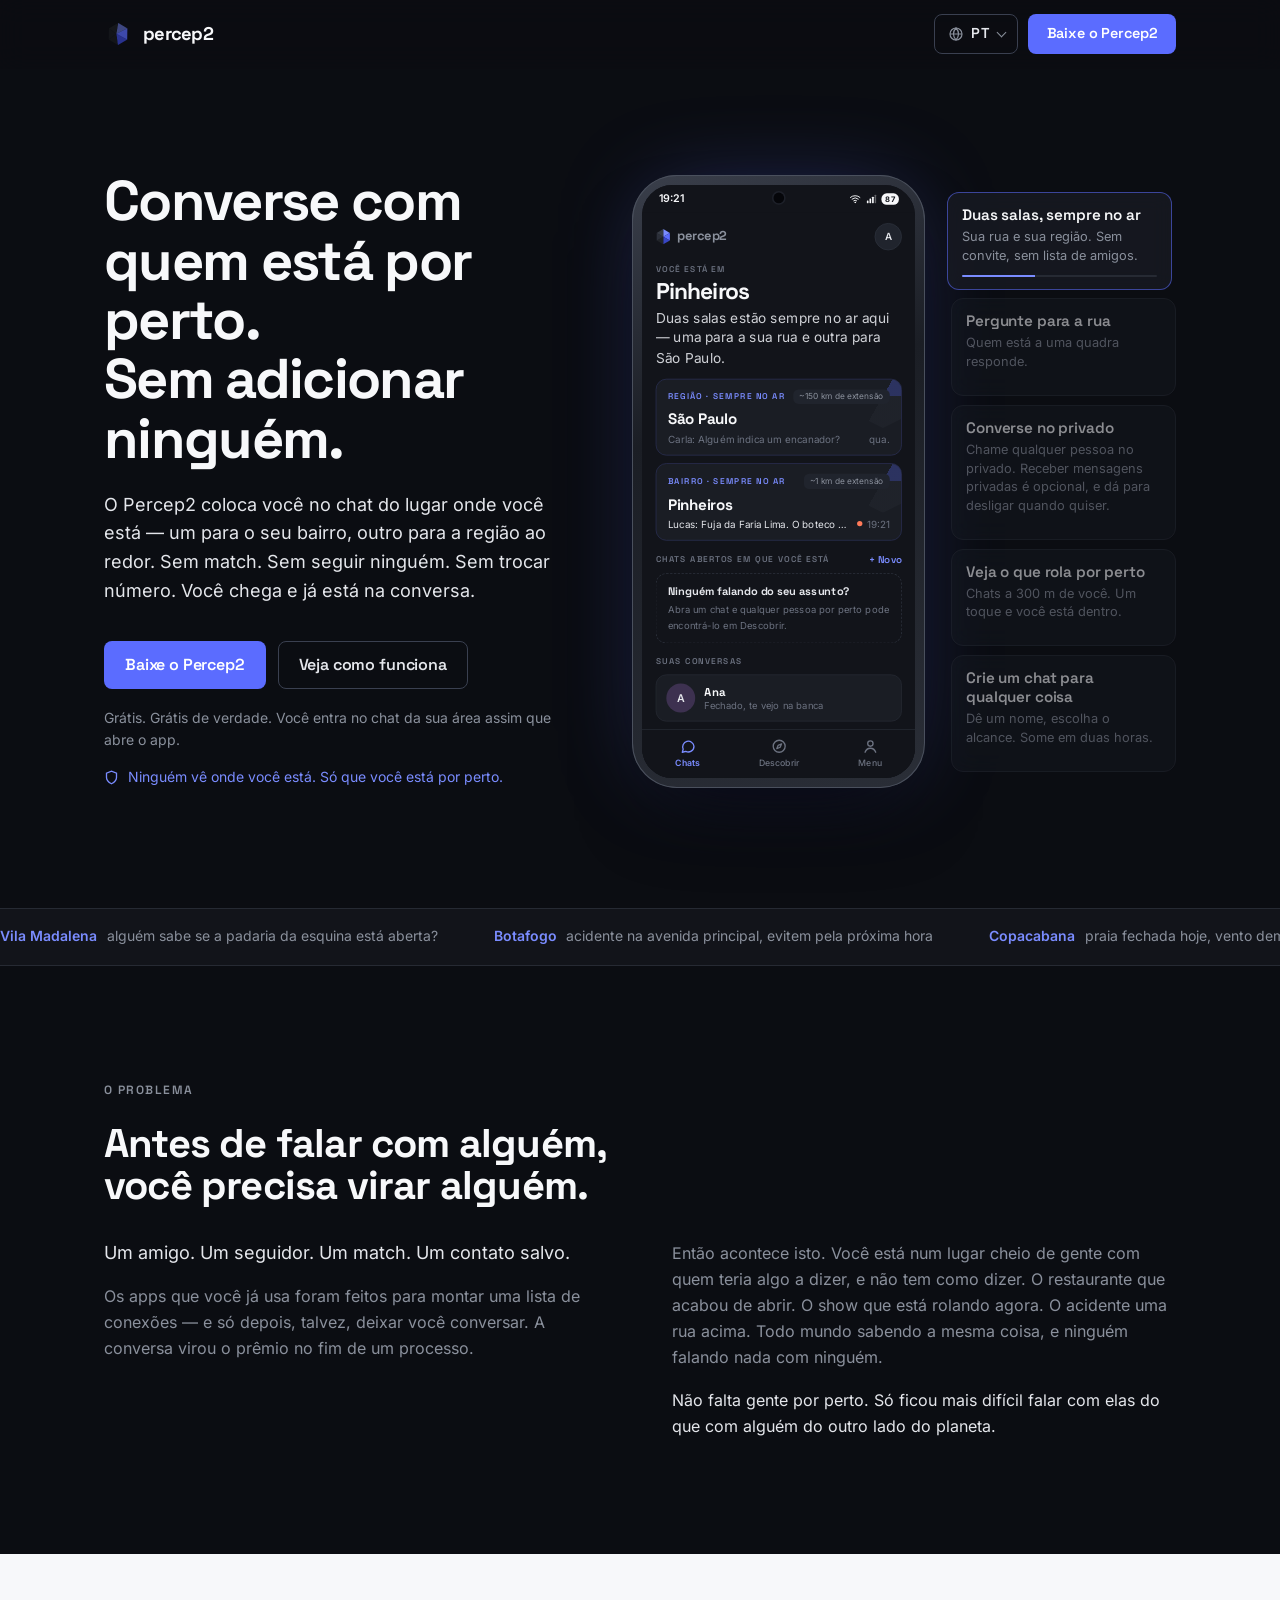
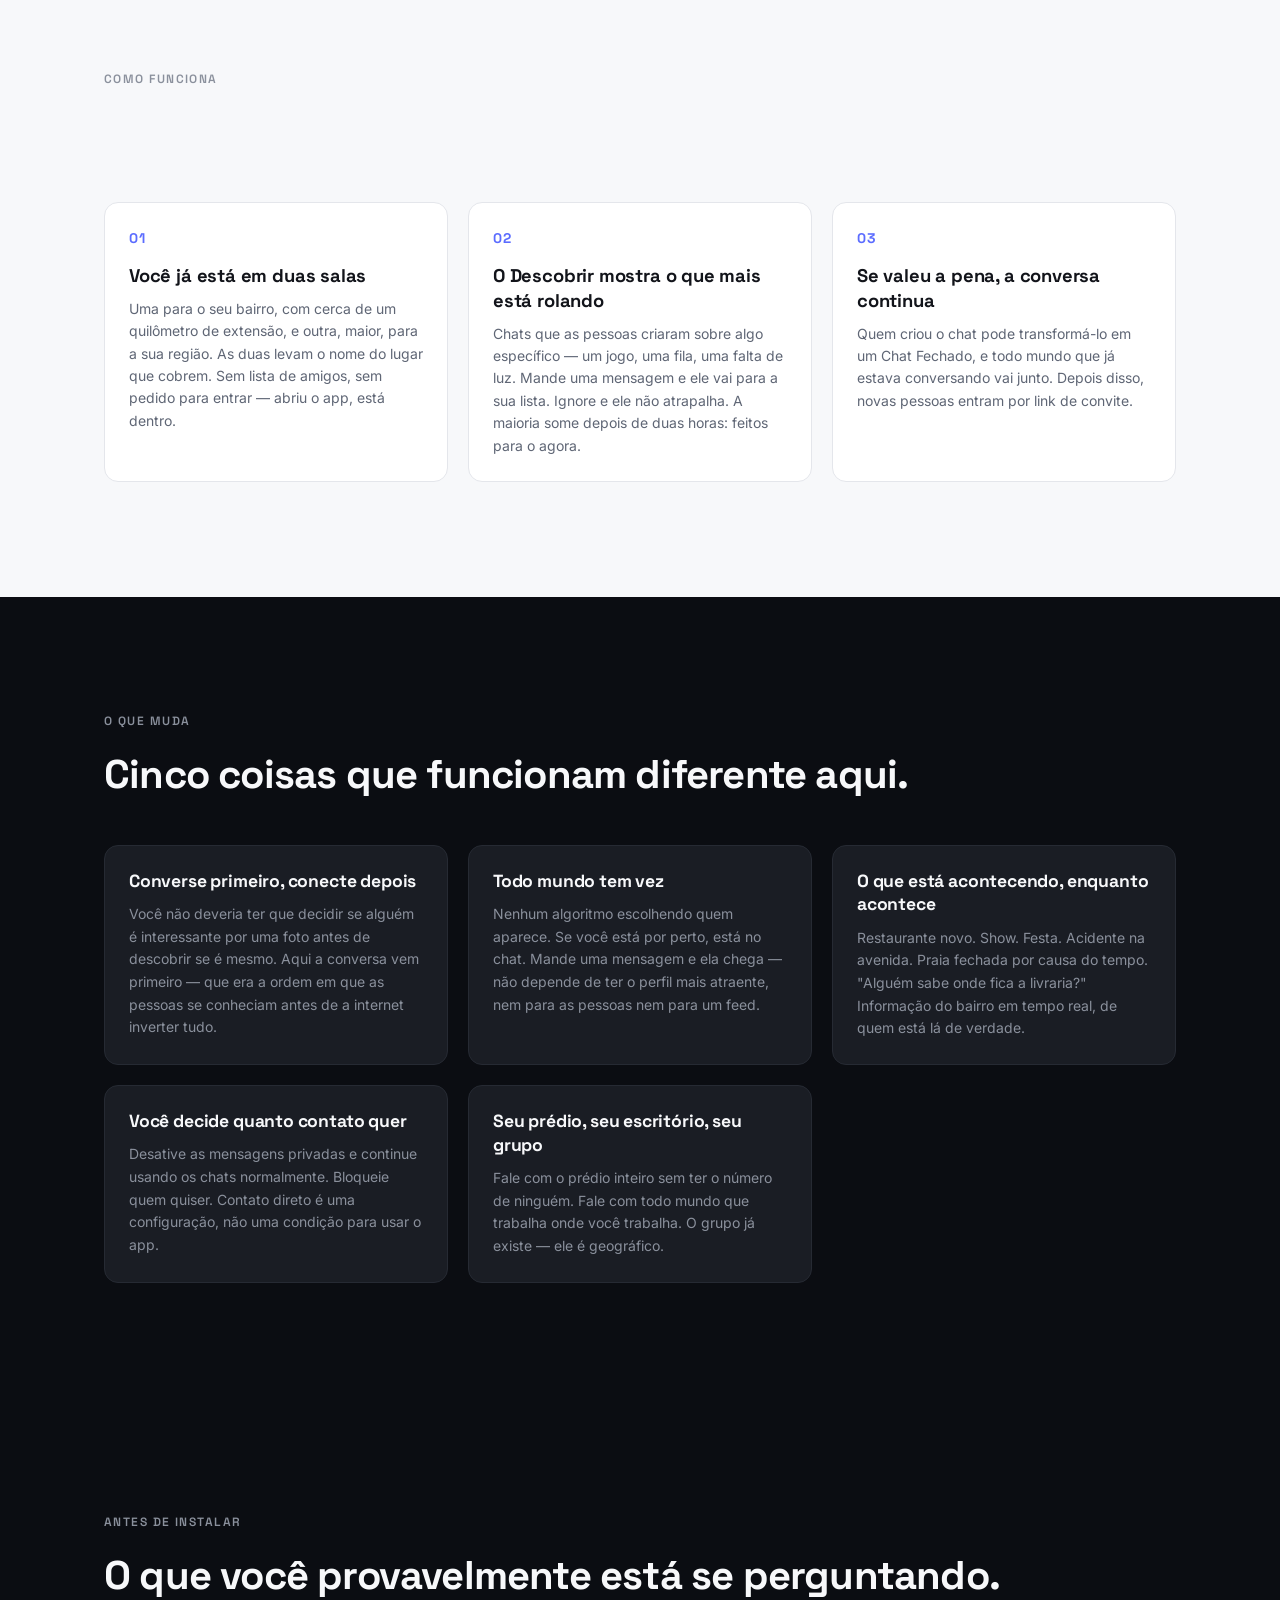
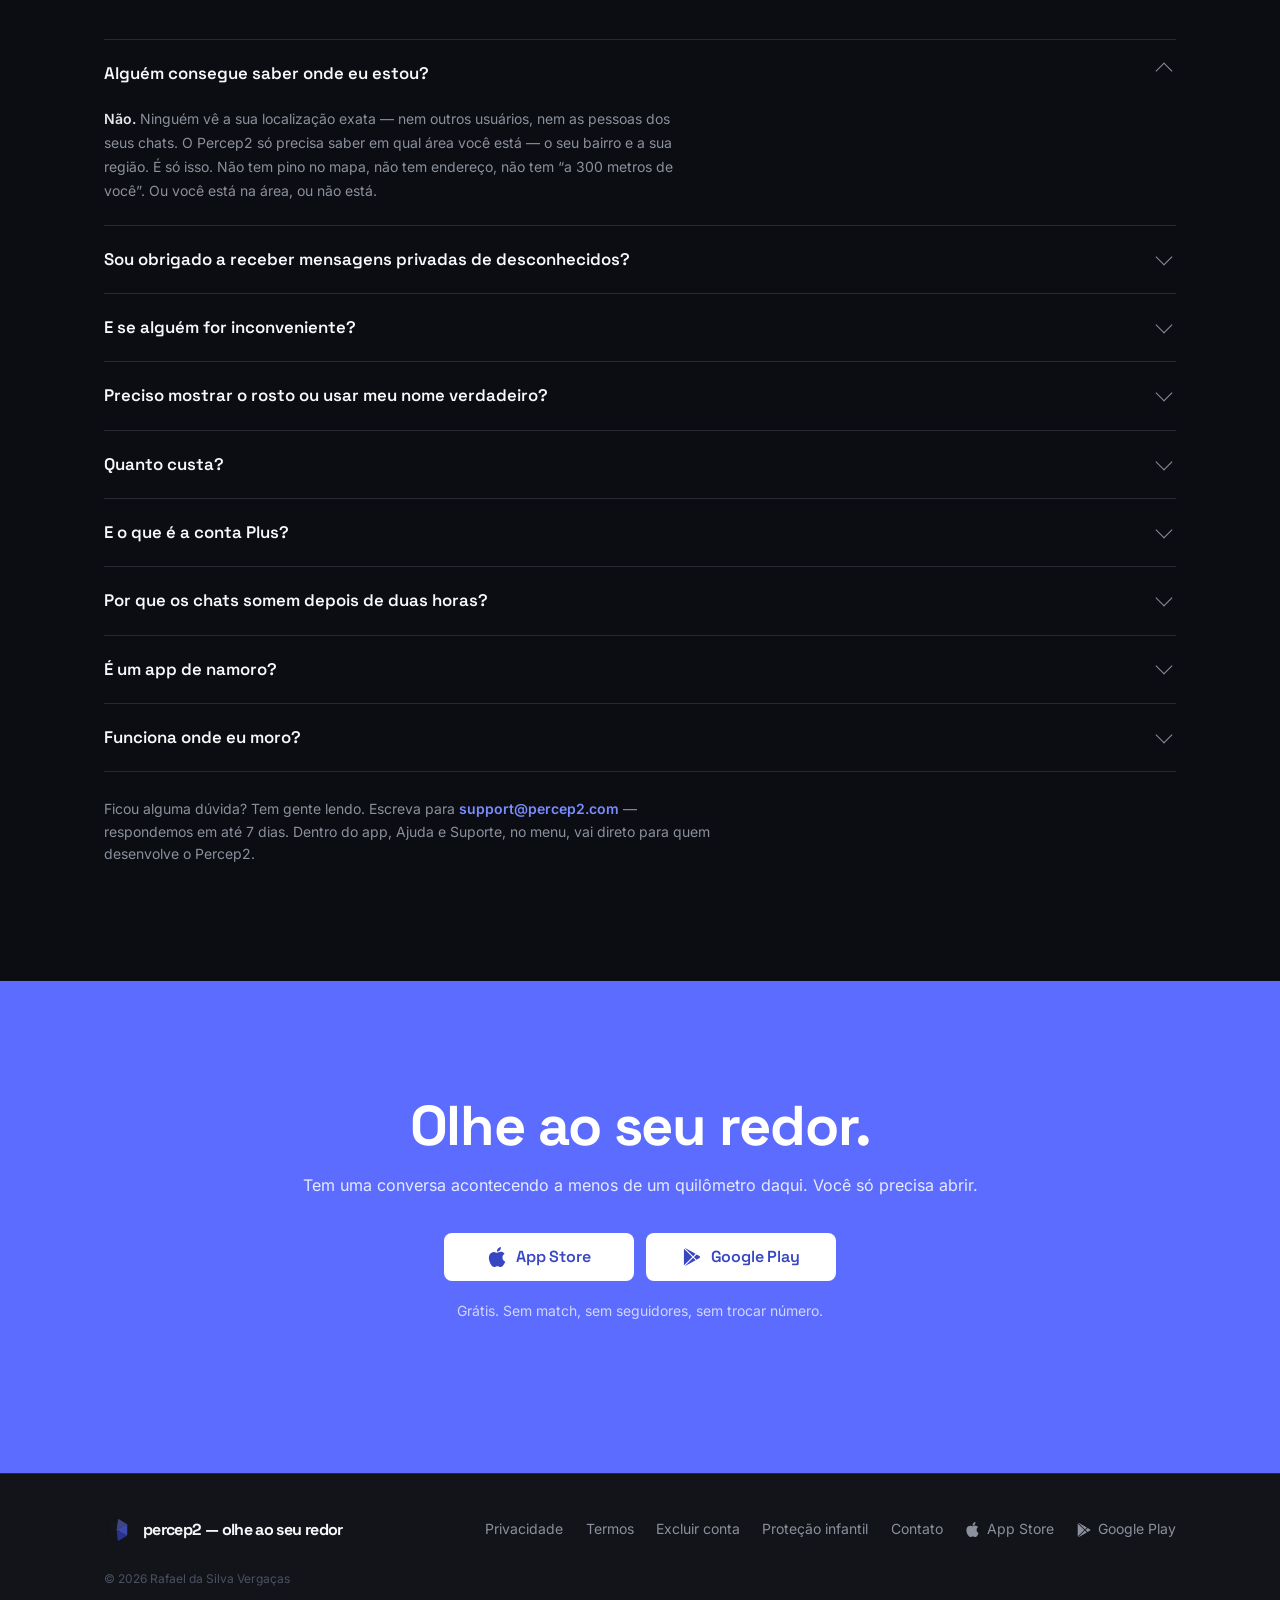
==== commit e56f133d: "Policies and site copy for 1.2.0. - Open chats: Plus owners choose how long chats last; closed chats" ====
--- a/pt-br/index.html
+++ b/pt-br/index.html
@@ -300,14 +300,13 @@
         <div class="a">Nada. O app é totalmente gratuito — inclusive a conta Plus, que também
           não custa nada por enquanto.</div></details>
       <details class="rv"><summary>E o que é a conta Plus?</summary>
-        <div class="a">Um tipo de conta com quatro extras: seus Chats Abertos não expiram depois
-          de duas horas, você pode transformá-los em Chats Fechados, pode abrir um chat que
+        <div class="a">Um tipo de conta com quatro extras: você escolhe quanto tempo seus Chats Abertos duram, você pode transformá-los em Chats Fechados, pode abrir um chat que
           alcança além da sua área imediata e pode iniciar quantas conversas privadas novas
           quiser. Mudar é grátis, e dá para voltar atrás.</div></details>
       <details class="rv"><summary>Por que os chats somem depois de duas horas?</summary>
         <div class="a">Porque eles são para o que está acontecendo agora. Um chat sobre o show
           acaba quando o show acaba. O que valer a pena manter vira um Chat Fechado; o resto
-          sai do caminho.</div></details>
+          sai do caminho. No Plus dá para escolher um chat mais longo, até enquanto as pessoas continuarem conversando.</div></details>
       <details class="rv"><summary>É um app de namoro?</summary>
         <div class="a">Não só. Tem gente procurando um relacionamento, tem gente que quer fazer
           amizade ou achar companhia para alguma coisa, e tem gente que só quer saber o que está
